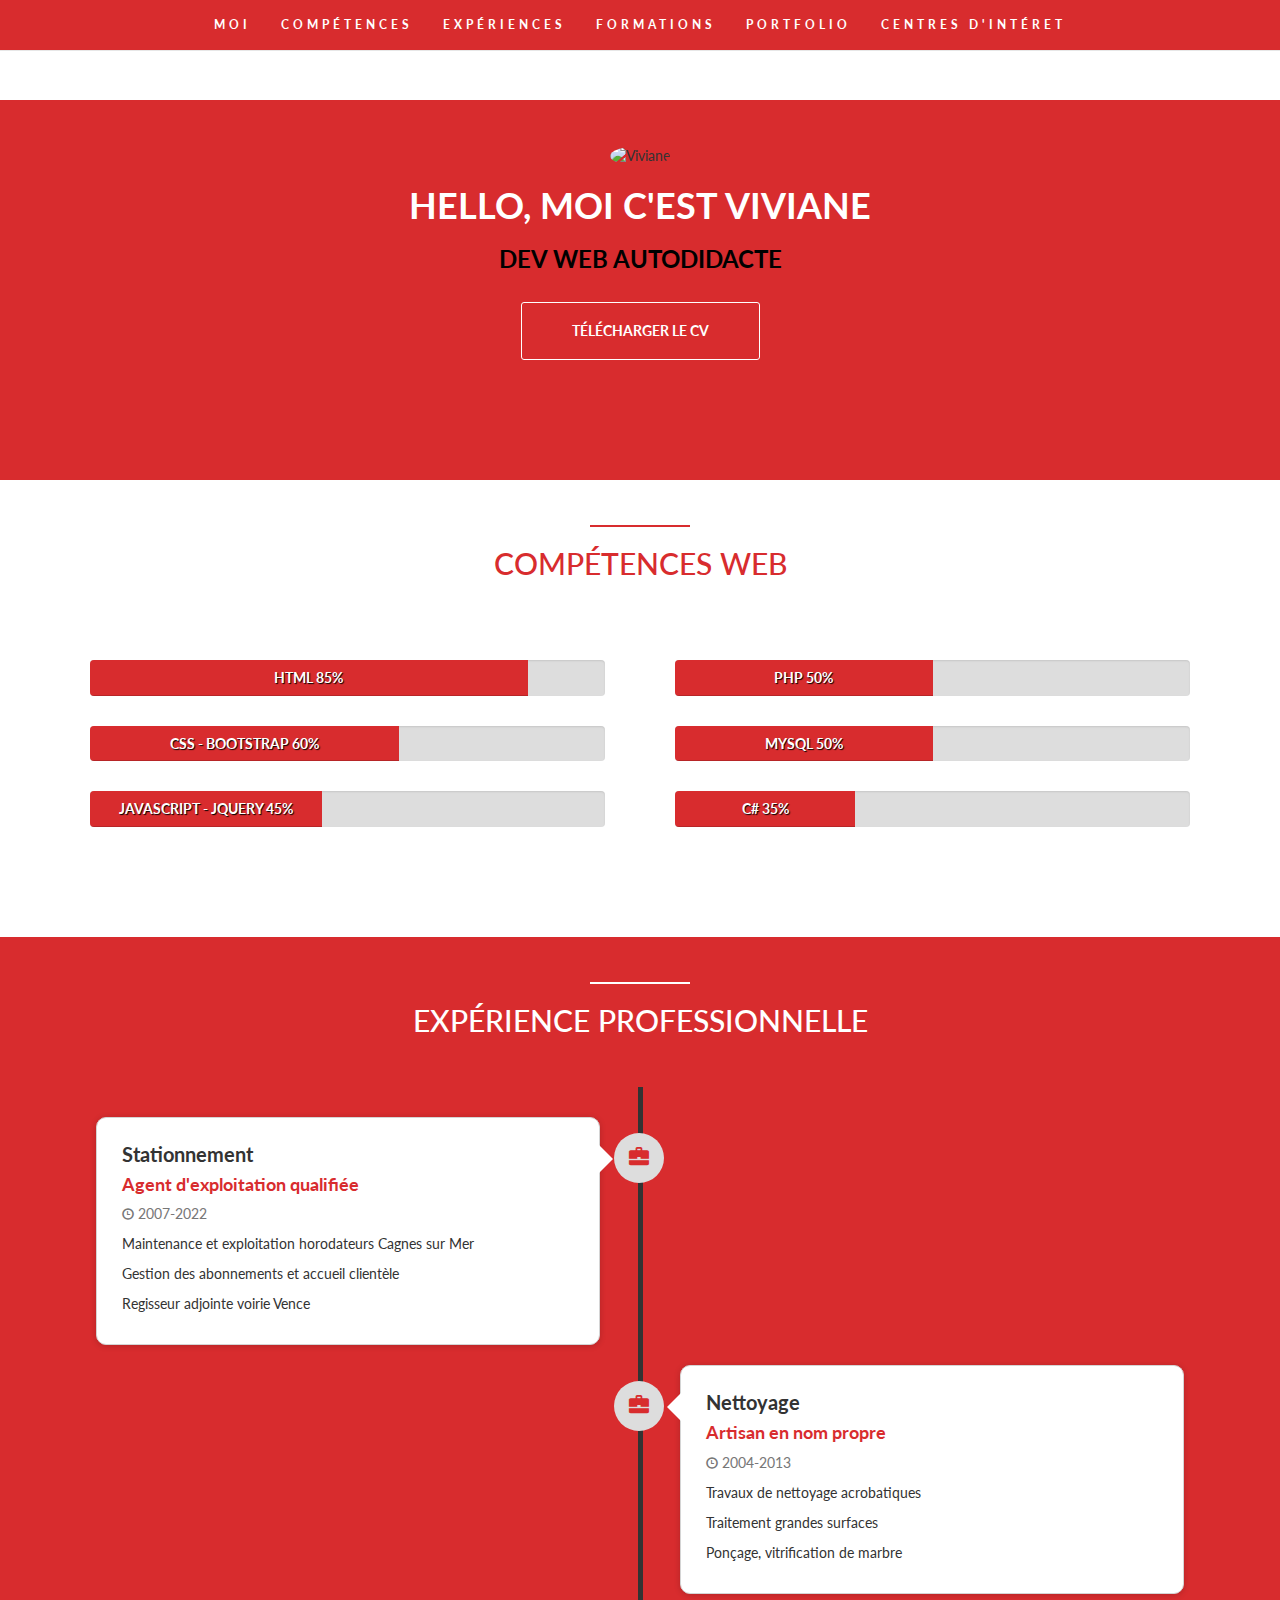
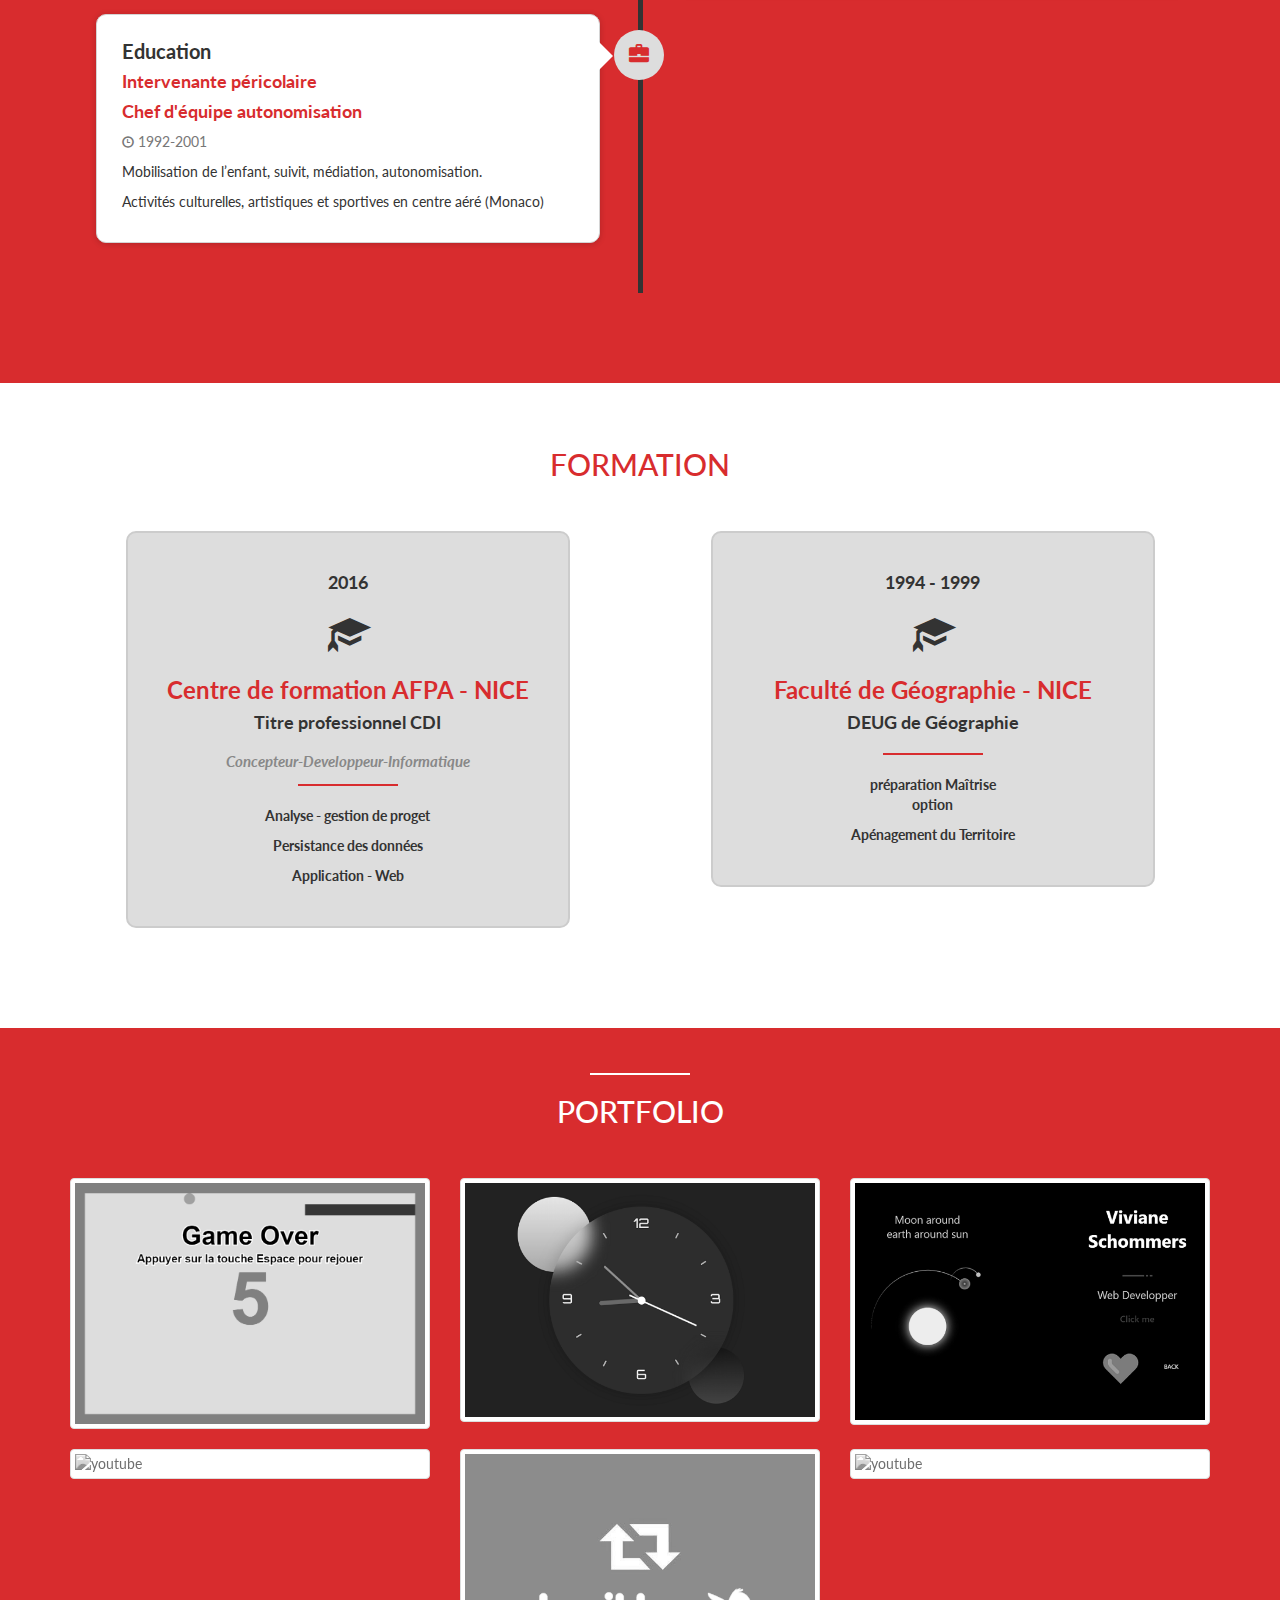
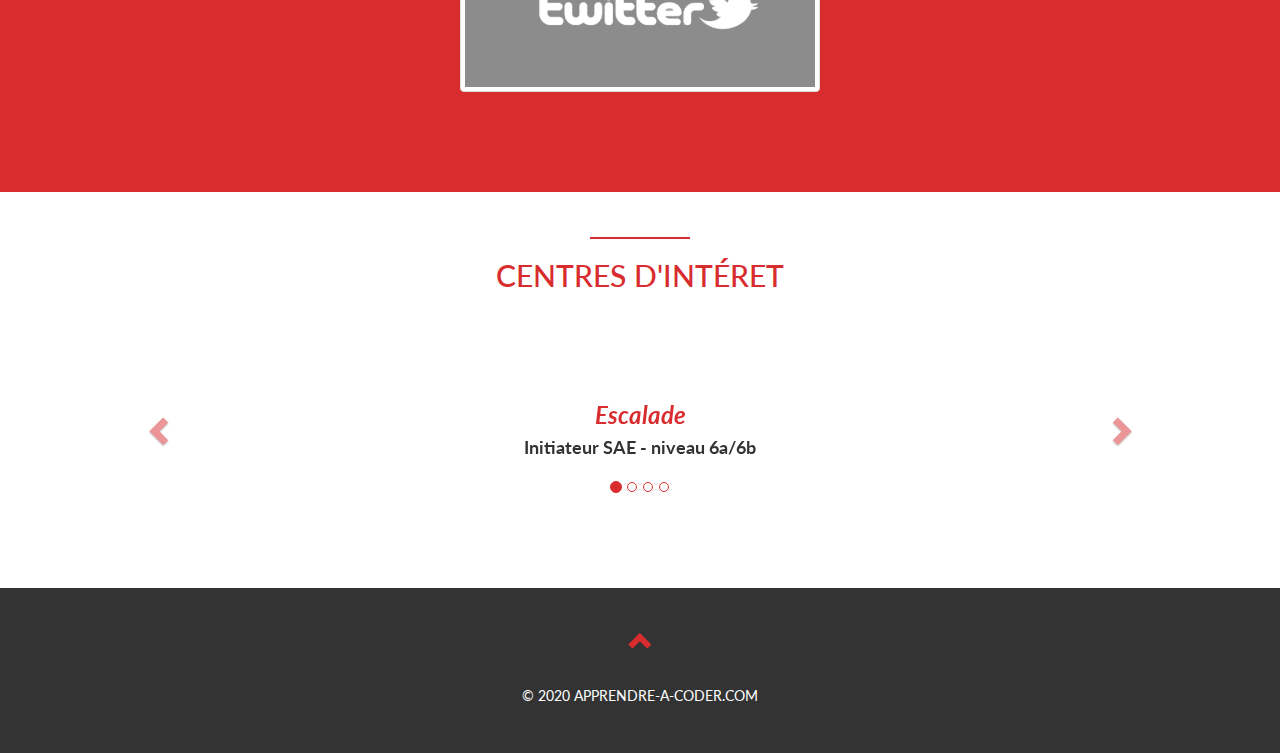
==== index.html @ b3b06a77 "Update index.html" ====
<!DOCTYPE html>
<html>

<head>
	<meta charset="utf-8">
	<title>CV Viviane</title>
	<meta name="viewport" content="width=device-width, initial-scale=1">

	<!--fichiers CDN de jQuery et Bootstrap (css & js) ; fichier de la police de caractère-->
	<script src="https://ajax.googleapis.com/ajax/libs/jquery/3.5.1/jquery.min.js"></script>

	<!-- Compiled and minified CSS -->
	<link rel="stylesheet" href="https://maxcdn.bootstrapcdn.com/bootstrap/3.3.7/css/bootstrap.min.css">

	<!-- Compiled and minified JavaScript -->
	<script src="https://maxcdn.bootstrapcdn.com/bootstrap/3.3.7/js/bootstrap.min.js"></script>

	<!-- font family -->
	<link href='http://fonts.googleapis.com/css?family=Lato' rel='stylesheet' type='text/css'>

	<!--lien vers les fichiers css et javascript-->
	<link rel="stylesheet" href="css/style.css">
	<script type="text/javascript" src="js/script.js"></script>
</head>

<!------------------------------------------------------------------------------------->

<body data-spy="scroll" data-target=".navbar" data-offset="60"><!-- menu/section -->

	<!--- le menu ------------------------------------------------------------------>

	<nav class="navbar navbar-default navbar-fixed-top">
		<div class="container">
			<div class="navbar-header">
				<button type="button" class="navbar-toggle" data-toggle="collapse" data-target="#myNavbar">
					<span class="icon-bar"></span>
					<span class="icon-bar"></span>
					<span class="icon-bar"></span>
				</button>
			</div>
			<div class="collapse navbar-collapse" id="myNavbar">
				<ul class="nav navbar-nav">
					<li><a href="#about">Moi</a></li>
					<li><a href="#skills">Compétences</a></li>
					<li><a href="#experience">Expériences</a></li>
					<li><a href="#education">Formations</a></li>
					<li><a href="#portfolio">Portfolio</a></li>
					<li><a href="#loisirs">Centres d'intéret</a></li>
				</ul>
			</div>
		</div>
	</nav>

	<!--- En-tête photo + titre  --------------------------------------------------->

	<section class="container-fluid" id="about">
		<div class="col-xs-8 col-md-4 profile-picture">
			<img src="image/me3.png" alt="Viviane" class="img-circle">
		</div>
		<div class="heading">
			<h1>Hello, moi c'est Viviane</h1>
			<h3>Dev web autodidacte </h3>
			<a href="docs/CV_Développeur_web.pdf" target="blank" class="button1">Télécharger le CV</a>
		</div>
	</section>

	<!--- section des compétences : des barres de progressions sur 2 colonnes ------>

	<section id="skills">
		<div class="red-divider"></div><!--petite ligne rouge-->
		<div class="heading">
			<h2>Compétences web</h2>
		</div>
		<div class="container">
			<div class="row">
				<!-- 1ère colonne -->
				<div class="col-md-6">
					<div class="progress">
						<div class="progress-bar" role="progressbar" aria-valuenow="85" aria-valuemin="0" aria-valuemax="100"
							style="width:85%">
							<h5>HTML 85%</h5>
						</div>
					</div>
					<div class="progress">
						<div class="progress-bar" role="progressbar" aria-valuenow="60" aria-valuemin="0" aria-valuemax="100"
							style="width:60%">
							<h5>CSS - BOOTSTRAP 60%</h5>
						</div>
					</div>
					<div class="progress">
						<div class="progress-bar" role="progressbar" aria-valuenow="30" aria-valuemin="0" aria-valuemax="100"
							style="width:45%">
							<h5>JAVASCRIPT - JQUERY 45%</h5>
						</div>
					</div>
				</div>

				<!-- 2ème colonne -->
				<div class="col-md-6">
					<div class="progress">
						<div class="progress-bar" role="progressbar" aria-valuenow="60" aria-valuemin="0" aria-valuemax="100"
							style="width:50%">
							<h5>PHP 50%</h5>
						</div>
					</div>
					<div class="progress">
						<div class="progress-bar" role="progressbar" aria-valuenow="70" aria-valuemin="0" aria-valuemax="100"
							style="width:50%">
							<h5>MYSQL 50%</h5>
						</div>
					</div>
					<div class="progress">
						<div class="progress-bar" role="progressbar" aria-valuenow="5" aria-valuemin="0" aria-valuemax="100"
							style="width:35%">
							<h5>C# 35%</h5>
						</div>
					</div>
				</div>
			</div>
		</div>
	</section>

	<!--- section expérience professionnelle  --------------------------------------->

	<section id="experience">
		<div class="container">
			<div class="white-divider"></div><!--petite ligne blanche-->
			<div class="heading">
				<h2>Expérience Professionnelle</h2>
			</div>
			<ul class="timeline">
				<li><!-- panel stationnement -->
					<div class="timeline-badge"><span class="glyphicon glyphicon-briefcase"></span></div>
					<div class="timeline-panel-container">
						<div class="timeline-panel">
							<div class="timeline-heading">
								<h3>Stationnement</h3>
								<h4>Agent d'exploitation qualifiée</h4>
								<p class="text-muted"><small class="glyphicon glyphicon-time"></small> 2007-2022</p>
							</div>
							<div class="timeline-body">
								<p>Maintenance et exploitation horodateurs Cagnes sur Mer</p>
								<p>Gestion des abonnements et accueil clientèle</p>
								<p>Regisseur adjointe voirie Vence</p>
							</div>
						</div>
					</div>
				</li>
				<li><!-- panel nettoyage -->
					<div class="timeline-badge"><span class="glyphicon glyphicon-briefcase"></span></div>
					<div class="timeline-panel-container-inverted">
						<div class="timeline-panel">
							<div class="timeline-heading">
								<h3>Nettoyage</h3>
								<h4>Artisan en nom propre</h4>
								<p class="text-muted"><small class="glyphicon glyphicon-time"></small> 2004-2013</p>
							</div>
							<div class="timeline-body">
								<p>Travaux de nettoyage acrobatiques</p>
								<p>Traitement grandes surfaces</p>
								<p>Ponçage, vitrification de marbre</p>
							</div>
						</div>
					</div>
				</li>
				<li><!-- panel éducation -->
					<div class="timeline-badge"><span class="glyphicon glyphicon-briefcase"></span></div>
					<div class="timeline-panel-container">
						<div class="timeline-panel">
							<div class="timeline-heading">
								<h3>Education</h3>
								<h4>Intervenante péricolaire</h4>
								<h4>Chef d'équipe autonomisation</h4>
								<p class="text-muted"><small class="glyphicon glyphicon-time"></small> 1992-2001</p>
							</div>
							<div class="timeline-body">
								<p>Mobilisation de l’enfant, suivit, médiation, autonomisation.</p>
								<p>Activités culturelles, artistiques et sportives en centre aéré (Monaco)</p>
							</div>
						</div>
					</div>
				</li>
			</ul>
		</div>
	</section>

	<!--- section formation  ------------------------------------------------------->

	<section id="education">
		<div class="container">
			<div class="heading">
				<h2>Formation</h2>
			</div>
			<div class="row">
				<!-- bloc afpa -->
				<div class="col-sm-6">
					<div class="education-bloc">
						<h4>2016</h4>
						<span class="glyphicon glyphicon-education"></span>
						<h3>Centre de formation AFPA - NICE</h3>
						<h4>Titre professionnel CDI <br />
							<h5><i>Concepteur-Developpeur-Informatique</i></h5>
						</h4>
						<div class="red-divider"></div>
						<p>Analyse - gestion de proget</p>
						<p>Persistance des données</p>
						<p>Application - Web</p>
					</div>
				</div>
				<!-- bloc fac -->
				<div class="col-sm-6">
					<div class="education-bloc">
						<h4>1994 - 1999</h4>
						<span class="glyphicon glyphicon-education"></span>
						<h3>Faculté de Géographie - NICE</h3>
						<h4>DEUG de Géographie</h4>
						<div class="red-divider"></div>
						<p>préparation Maîtrise<br />option</p>
						<p>Apénagement du Territoire</p>
					</div>
				</div>
			</div>
		</div>
	</section>


	<!--- section portfolio  ------------------------------------------------------->

	<section id="portfolio">
		<div class="container">

			<div class="white-divider"></div>
			<div class="heading">
				<h2>Portfolio</h2>
			</div>

			<div class="row"> <!--première ligne-->
				<div class="col-sm-4"><!--colonne 1-->
					<a class="thumbnail" href="./projects/snakeGame/snake.html" target="blank">
						<img src="./image/snakeGame.png" alt="snake game image"></a>
				</div>
				<div class="col-sm-4"><!--colonne 2-->
					<a class="thumbnail" href="./projects/analogClock/clock.html" target="blank">
						<img src="image/analogClock.png" alt="clock project image"></a>
				</div>
				<div class="col-sm-4"><!--colonne 3-->
					<a class="thumbnail" href="./projects/earthAndHart/index.html" target="blank">
						<img src="image/earth.png" alt="projet de la terre qui tourne autours du soleil"></a>
				</div>
			</div>

			<div class="row"><!--deuxième ligne-->
				<div class="col-sm-4"><!--colonne 1-->
					<a class="thumbnail" href="http://www.youtube.com" target="blank">
						<img src="image/youtube.png" alt="youtube"></a>
				</div>
				<div class="col-sm-4"><!--colonne 2-->
					<a class="thumbnail" href="http://www.twitter.com" target="blank">
						<img src="image/tweeter_retweet.png" alt="twitter retweet"></a>
				</div>
				<div class="col-sm-4"><!--colonne 1-->
					<a class="thumbnail" href="http://www.youtube.com" target="blank">
						<img src="image/youtube.png" alt="youtube"></a>
				</div>
			</div>
		</div>
	</section>

	<!--- section centres d'interet  ---------------------------------------------->

	<section id="loisirs">
		<div class="container">
			<div class="red-divider"></div>
			<div class="heading">
				<h2>Centres d'intéret</h2>
			</div>
			<div id="myCarousel" class="carousel slide text-center" data-ride="carousel">
				<ol class="carousel-indicators">
					<li data-target="myCarousel" data-slide-to="0" class="active"></li>
					<li data-target="myCarousel" data-slide-to="1"></li>
					<li data-target="myCarousel" data-slide-to="2"></li>
					<li data-target="myCarousel" data-slide-to="3"></li>
				</ol>
				<div class="carousel-inner" role="listbox">
					<div class="item active">
						<h3>Escalade</h3>
						<h4>Initiateur SAE - niveau 6a/6b</h4>
					</div>
					<div class="item">
						<h3>Moto</h3>
						<h4>Circuit du Lus avec l'association Tortue Team</h4>
					</div>
					<div class="item">
						<h3>arts graphiques</h3>
						<h4>Dessin, peinture, illustration sur tablette</h4>
					</div>
					<div class="item">
						<h3>Musique</h3>
						<h4>Batterie, djembé</h4>
					</div>
				</div>
				<a class="left carousel-control" href="#myCarousel" data-slide="prev" role="button">
					<span class="glyphicon glyphicon-chevron-left"></span>
				</a>
				<a class="right carousel-control" href="#myCarousel" data-slide="next" role="button">
					<span class="glyphicon glyphicon-chevron-right"></span>
				</a>
			</div>
		</div>
	</section>

	<!--- section centres d'interet  ---------------------------------------------->

	<footer class="text-center">
		<a href="#about"><span class="glyphicon glyphicon-chevron-up"></span></a>
		<h5>© 2020 APPRENDRE-A-CODER.COM</h5>
	</footer>

</body>

</html>
---- css/style.css ----
/* GENERAL */

body{
    font-family: 'Lato', sans-serif;
}
h1,h1,h3,h4,h5,h6{
    font-weight: bold;
}
img{
    max-width: 100%;
    height: auto;
}
section{
    padding: 45px 0 80px 0;
}
section .heading{
    text-align: center;
    padding-bottom: 40px;
}
section .heading{
    text-transform: uppercase;
}
.red-divider{
    width: 100px;
    height: 2px;
    background: #d82c2e;
    margin: 0 auto;
}
.white-divider{
    width: 100px;
    height: 2px;
    background: #fff;
    margin: 0 auto;
}
ul, li{
    list-style: none;
}


/* MENU */

.navbar{
    background: #d82c2e;
    font-size: 12px;
    letter-spacing: 4px;
    text-transform: uppercase;
    font-weight: bold;
}
 .navbar .navbar-nav{
   display: inline-block;
    float: none;
    vertical-align: top;
}
.navbar .navbar-collapse{
    text-align: center;
}
.navbar li a{
    color: #fff !important;/*!important => donne la priorité au css*/
}
.navbar-nav li a:hover, .navbar-nav li:active a{
    color: #d82c2e !important;
    background-color: #fff !important;
}
.navbar-defalt .navbar-toggle{
    border-style: none;
}
.icon-bar{
    background-color: #fff;
}


/* ABOUT */

#about{
    margin-top: 100px;
    background: #d82c2e;
}
.profile-picture{
    text-align: center;
    margin: 0 auto;
    float: none;
}
#about .heading h1{
    color: #fff;
    text-transform: uppercase;
}
#about .heading h3{
    color: #000;
}
.heading a {
    text-decoration: none;
    color: #ffffff;
}
.button1{
    font-weight: bold;
    text-transform: uppercase;
    color: #fff;
    border: 1px solid white;
    display: inline-block;
    margin-top: 20px;
    padding: 18px 50px;
    border-radius: 3px;
    transition: all 0.3s ease-in 0s;
}
.button1:hover{
    background: #fff;
    color: #d82c2e;
    text-decoration: none;
}

/* SKILLS - COMPETENCES */

#skills{
    background: #fff;
}
#skills .heading h2{
    color: #d82c2e;
}
#skills .progress{
    height: 100%;
    margin: 30px 20px;
    background: #ddd;
}
#skills .progress-bar{
    background: #d82c2e;
}
#skills .progress h5{
    text-shadow: 1px 1px 1px #000;
}

/* EXPERIENCE */

#experience{
    background: #d82c2e;
}
#experience .heading h2{
color: #fff;
}
.timeline{
    padding: 30px 10px;
    position: relative;
}

/* ligne du milieu */
.timeline:before{
    position: absolute;
    width: 5px;
    background: #333;
    top: 0;
    bottom: 0;
    left: 50%;
    margin-left: -2.5px;
    content: " ";
    /*height: 100%;*/
}
.timeline > li{
    margin-bottom: 20px;
    position: relative;
}

/* ??? */
.timeline > li:after{
    clear: both;
}

/* ??? */
.timeline > li:before, .timeline > li:after{
    content: " ";
    display: table;
}

/* mise en forme du glyphicon */
.timeline li .timeline-badge{
    color: #d82c2e;
    width: 50px;
    line-height: 50px;
    font-size: 20px;
    text-align: center;
    position: absolute;
    top: 16px;
    left: 50%;
    margin-left: -26px;
    background-color: #ddd;
    border-radius: 50%;
}

/* taille des panels */
.timeline-panel-container{
    width: 50%;
    float: left;
}
.timeline-panel-container-inverted{
    width: 50%;
    float: right;
}

/* mise en forme des panels */
.timeline-panel{
    width: 90%;
    float: right;
    margin-right: 40px;
    border: 1px solid #d4d4d4;
    border-radius: 10px;
    padding: 20px 25px;
    position: relative;
    box-shadow: 0 1px 6px rgba(0,0,0,0.175);
    background: #fff;
}

/* passage du panel à droite de la ligne */
.timeline-panel-container-inverted .timeline-panel{
    float: left;
    margin-left: 40px;
}

/* triangle côté droit */
.timeline-panel:after{
    position: absolute;
    top: 27px;
    right: -14px;
    display: inline-block;
    border-top: 14px solid transparent;
    border-left: 14px solid #fff;
    border-right: 0 solid #fff;
    border-bottom: 14px solid transparent;
    content: " ";
}   

/* triangle côté gauche */
.timeline-panel-container-inverted .timeline-panel:after{
    border-left-width: 0;
    border-right-width: 14px;
    left: -14px;
    right: auto;
}
.timeline-heading h3{
    margin-top: 5px;
    font-size: 20px; 
}
.timeline-heading h4{
    color: #d82c2e;
}

/* EDUCATION */
    
#education{
    background: #fff;
}
#education .heading h2{
    color: #d82c2e;
}
 .education-bloc{
     width: 80%;
     margin: 0 auto;
     text-align: center;
     padding: 30px;
     background: #ddd;
     border-radius: 10px;
     border: 2px solid #ccc;
     margin-bottom: 20px;
 }
 .education-bloc h5{
     color: #888;
     font-size: 15px;
     margin-bottom: 15px;
 } 
 .education-bloc .glyphicon{
     font-size: 40px;
 }
 .education-bloc h3{
     color: #d82c2e;
 }   
 .education-bloc h4{
    margin-bottom: 20px;
 }
.education-bloc p{
    font-weight: bold;
}
.education-bloc .red-divider{
    margin-bottom: 20px;
}


/* PORTFOLIO */

#portfolio{
    background: #d82c2e;
}
#portfolio .heading h2{
    color: #fff;
}
#portfolio .thumbnail img{
    width: 100%;
    height: 100%;
    filter: grayscale(100%);
    -webkit-filter: grayscale(100%);
}
#portfolio .thumbnail img:hover{
    filter: none;
    -webkit-filter: none;
}


/* CENTRE D'INTERET */
#loisirs{
    background: #fff;
}
#loisirs .heading{
    color: #d82c2e;
}
.carousel-control.left, .carousel-control.right{
    background-image: none;
    color: #d82c2e;
}
.carousel-indicators{
    bottom: 0px;
}
.carousel-indicators li{
    border-color: #d82c2e;
}
.carousel-indicators li.active{
    background-color: #d82c2e;
}
#myCarousel .item{
    padding: 40px 30px;
}
#myCarousel .item h3{
    color: #d82c2e;
    font-style: italic;
}


/* FOOTER */

footer{
    background: #333;
    padding: 20px 0 40px;
}
footer .glyphicon{
    font-size: 25px;
    margin: 20px;
    color: #d82c2e;
    height: 30px;
}
footer .glyphicon:hover{
    font-size: 27px;
}
footer h5{
    color: #fff;
    font-weight: normal;
}
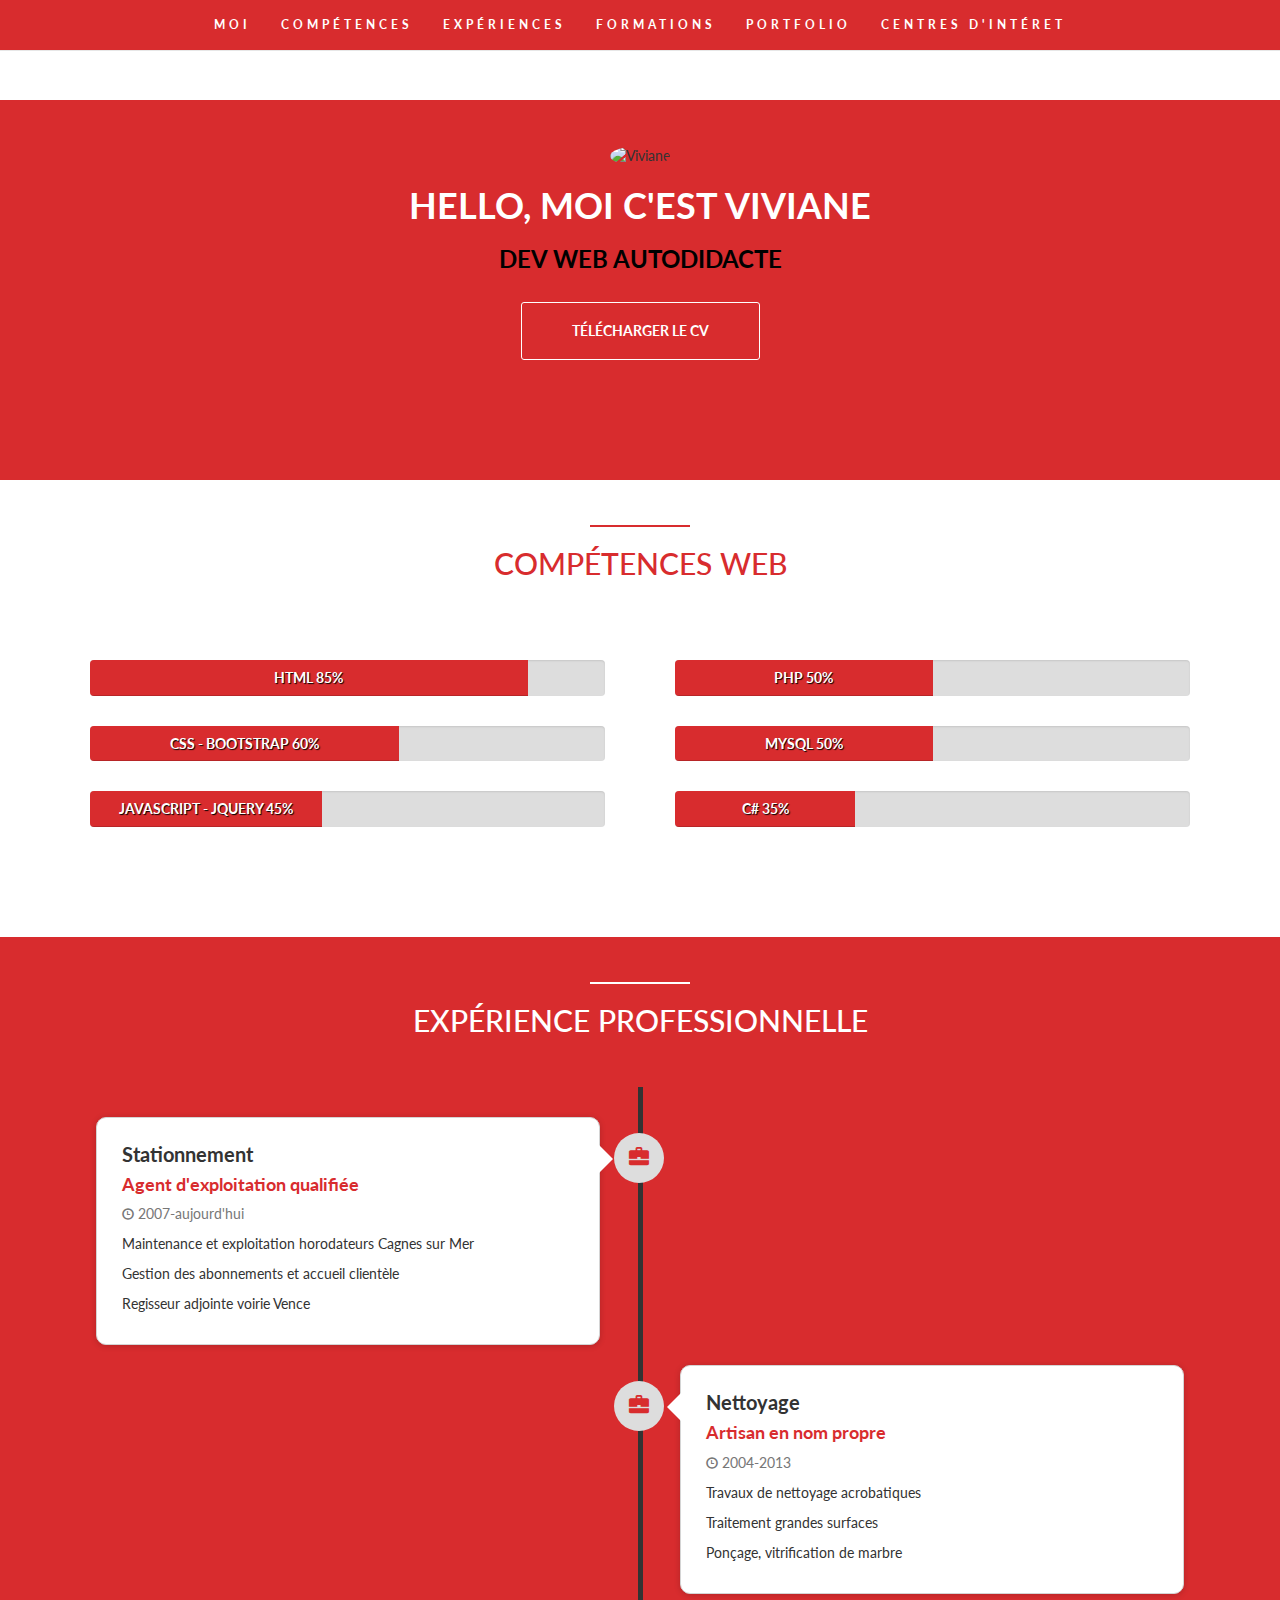
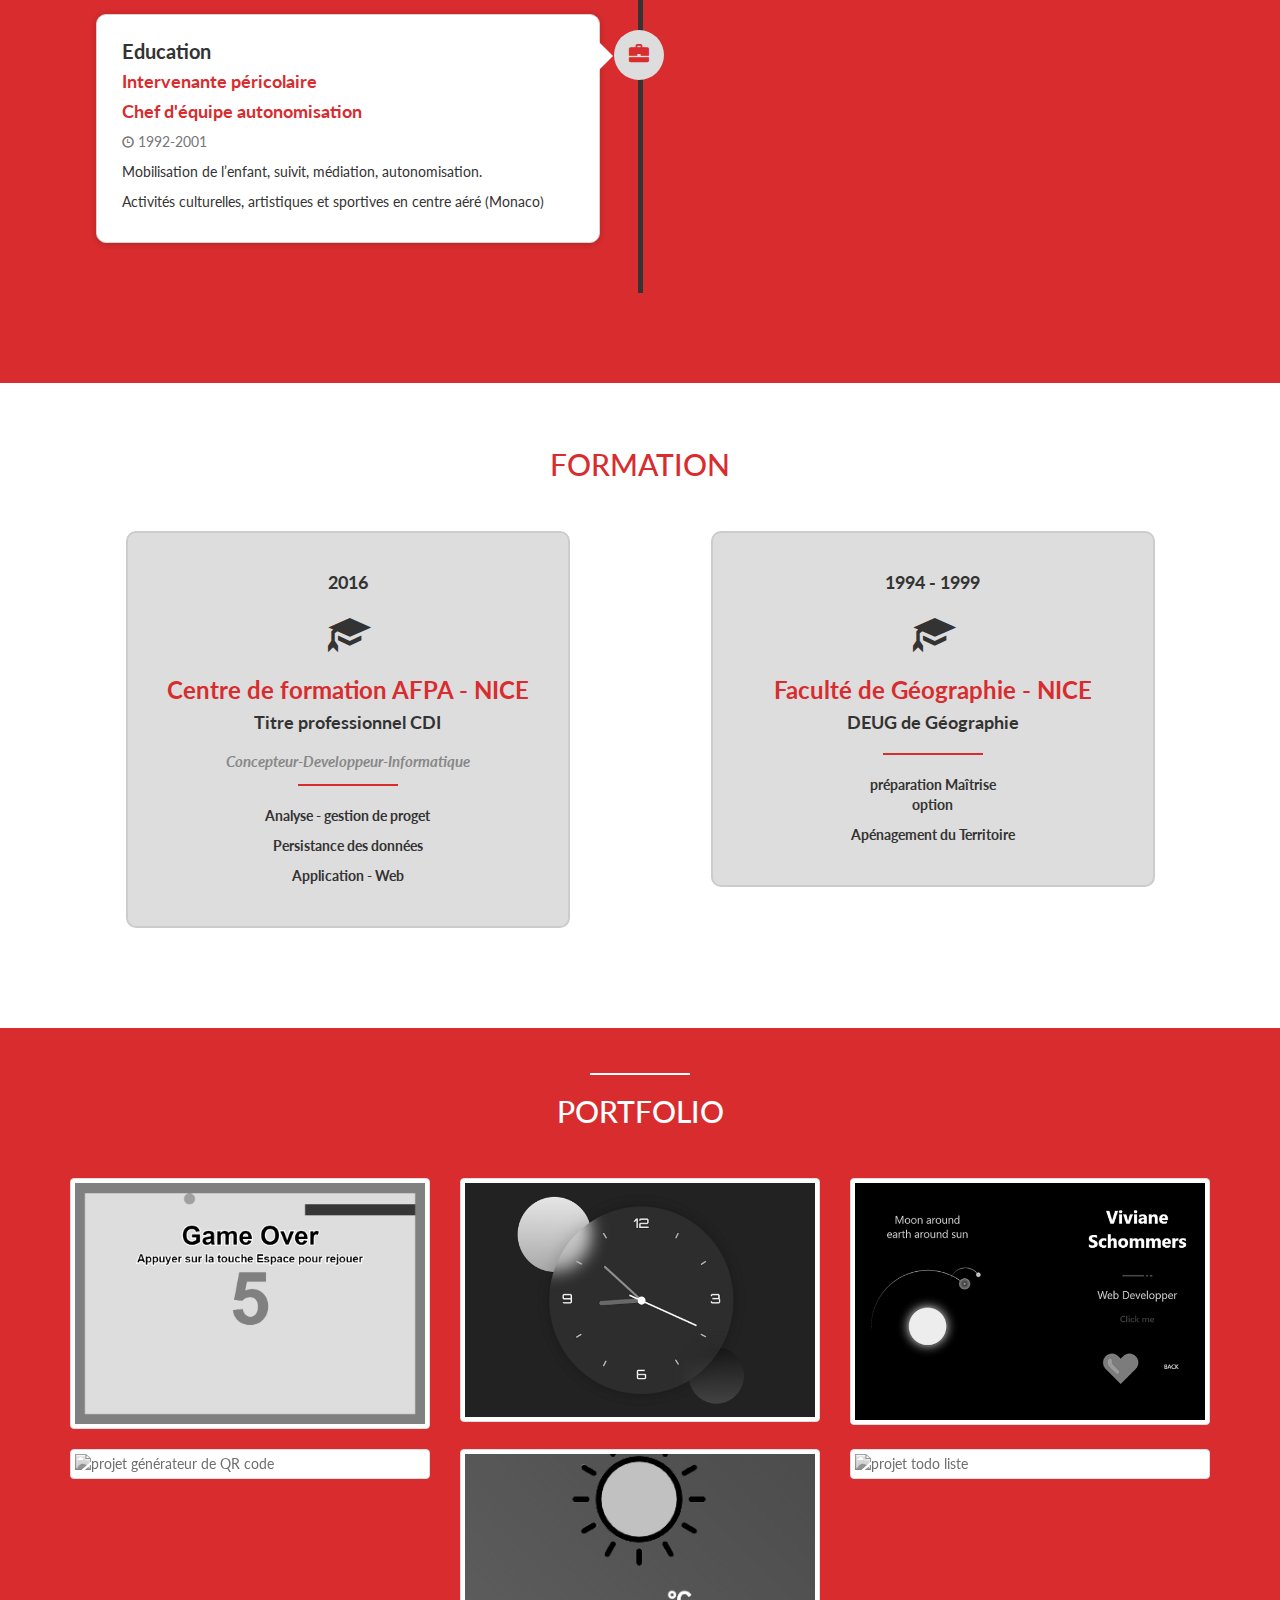
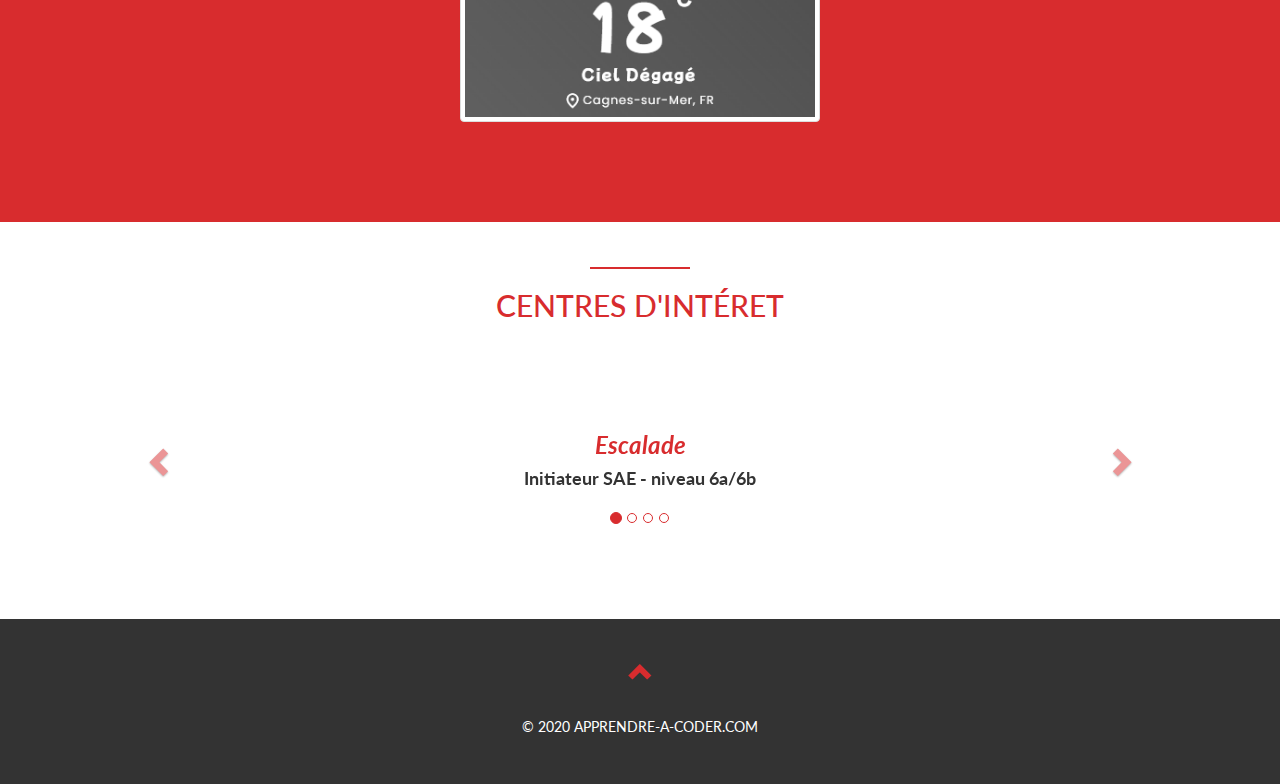
==== commit 68d2ed08: "update <img alt>" ====
--- a/index.html
+++ b/index.html
@@ -6,7 +6,7 @@
 	<title>CV Viviane</title>
 	<meta name="viewport" content="width=device-width, initial-scale=1">
 
-	<!--fichiers CDN de jQuery et Bootstrap (css & js) ; fichier de la police de caractère-->
+	<!-- fichiers CDN de jQuery et Bootstrap (css & js) ; fichier de la police de caractère-->
 	<script src="https://ajax.googleapis.com/ajax/libs/jquery/3.5.1/jquery.min.js"></script>
 
 	<!-- Compiled and minified CSS -->
@@ -60,7 +60,7 @@
 		<div class="heading">
 			<h1>Hello, moi c'est Viviane</h1>
 			<h3>Dev web autodidacte </h3>
-			<a href="docs/CV_Développeur_web.pdf" target="blank" class="button1">Télécharger le CV</a>
+			<a href="docs/CV_Développeur-web.pdf" target="blank" class="button1">Télécharger le CV</a>
 		</div>
 	</section>
 
@@ -136,7 +136,7 @@
 							<div class="timeline-heading">
 								<h3>Stationnement</h3>
 								<h4>Agent d'exploitation qualifiée</h4>
-								<p class="text-muted"><small class="glyphicon glyphicon-time"></small> 2007-2022</p>
+								<p class="text-muted"><small class="glyphicon glyphicon-time"></small> 2007-aujourd'hui</p>
 							</div>
 							<div class="timeline-body">
 								<p>Maintenance et exploitation horodateurs Cagnes sur Mer</p>
@@ -237,30 +237,30 @@
 			<div class="row"> <!--première ligne-->
 				<div class="col-sm-4"><!--colonne 1-->
 					<a class="thumbnail" href="./projects/snakeGame/snake.html" target="blank">
-						<img src="./image/snakeGame.png" alt="snake game image"></a>
+						<img src="image/snakeGame.png" alt="snake game image"></a>
 				</div>
 				<div class="col-sm-4"><!--colonne 2-->
-					<a class="thumbnail" href="./projects/analogClock/clock.html" target="blank">
+					<a class="thumbnail" href="./projects/analogClock/analogClock.html" target="blank">
 						<img src="image/analogClock.png" alt="clock project image"></a>
 				</div>
 				<div class="col-sm-4"><!--colonne 3-->
-					<a class="thumbnail" href="./projects/earthAndHart/index.html" target="blank">
+					<a class="thumbnail" href="./projects/earthAndHart/earthHart.html" target="blank">
 						<img src="image/earth.png" alt="projet de la terre qui tourne autours du soleil"></a>
 				</div>
 			</div>
 
 			<div class="row"><!--deuxième ligne-->
 				<div class="col-sm-4"><!--colonne 1-->
-					<a class="thumbnail" href="http://www.youtube.com" target="blank">
-						<img src="image/youtube.png" alt="youtube"></a>
+					<a class="thumbnail" href="./projects/QRCode-generator/QRCode.html" target="blank">
+						<img src="image/QRCode.PNG" alt="projet générateur de QR code"></a>
 				</div>
 				<div class="col-sm-4"><!--colonne 2-->
-					<a class="thumbnail" href="http://www.twitter.com" target="blank">
-						<img src="image/tweeter_retweet.png" alt="twitter retweet"></a>
+					<a class="thumbnail" href="./projects/firstWeatherApp/weatherApp.html" target="blank">
+						<img src="image/weatherApp.png" alt="projet application météo"></a>
 				</div>
 				<div class="col-sm-4"><!--colonne 1-->
-					<a class="thumbnail" href="http://www.youtube.com" target="blank">
-						<img src="image/youtube.png" alt="youtube"></a>
+					<a class="thumbnail" href="./projects/todoList/todo.html" target="blank">
+						<img src="image/todo.PNG" alt="projet todo liste"></a>
 				</div>
 			</div>
 		</div>
@@ -318,4 +318,4 @@
 
 </body>
 
-</html>
+</html>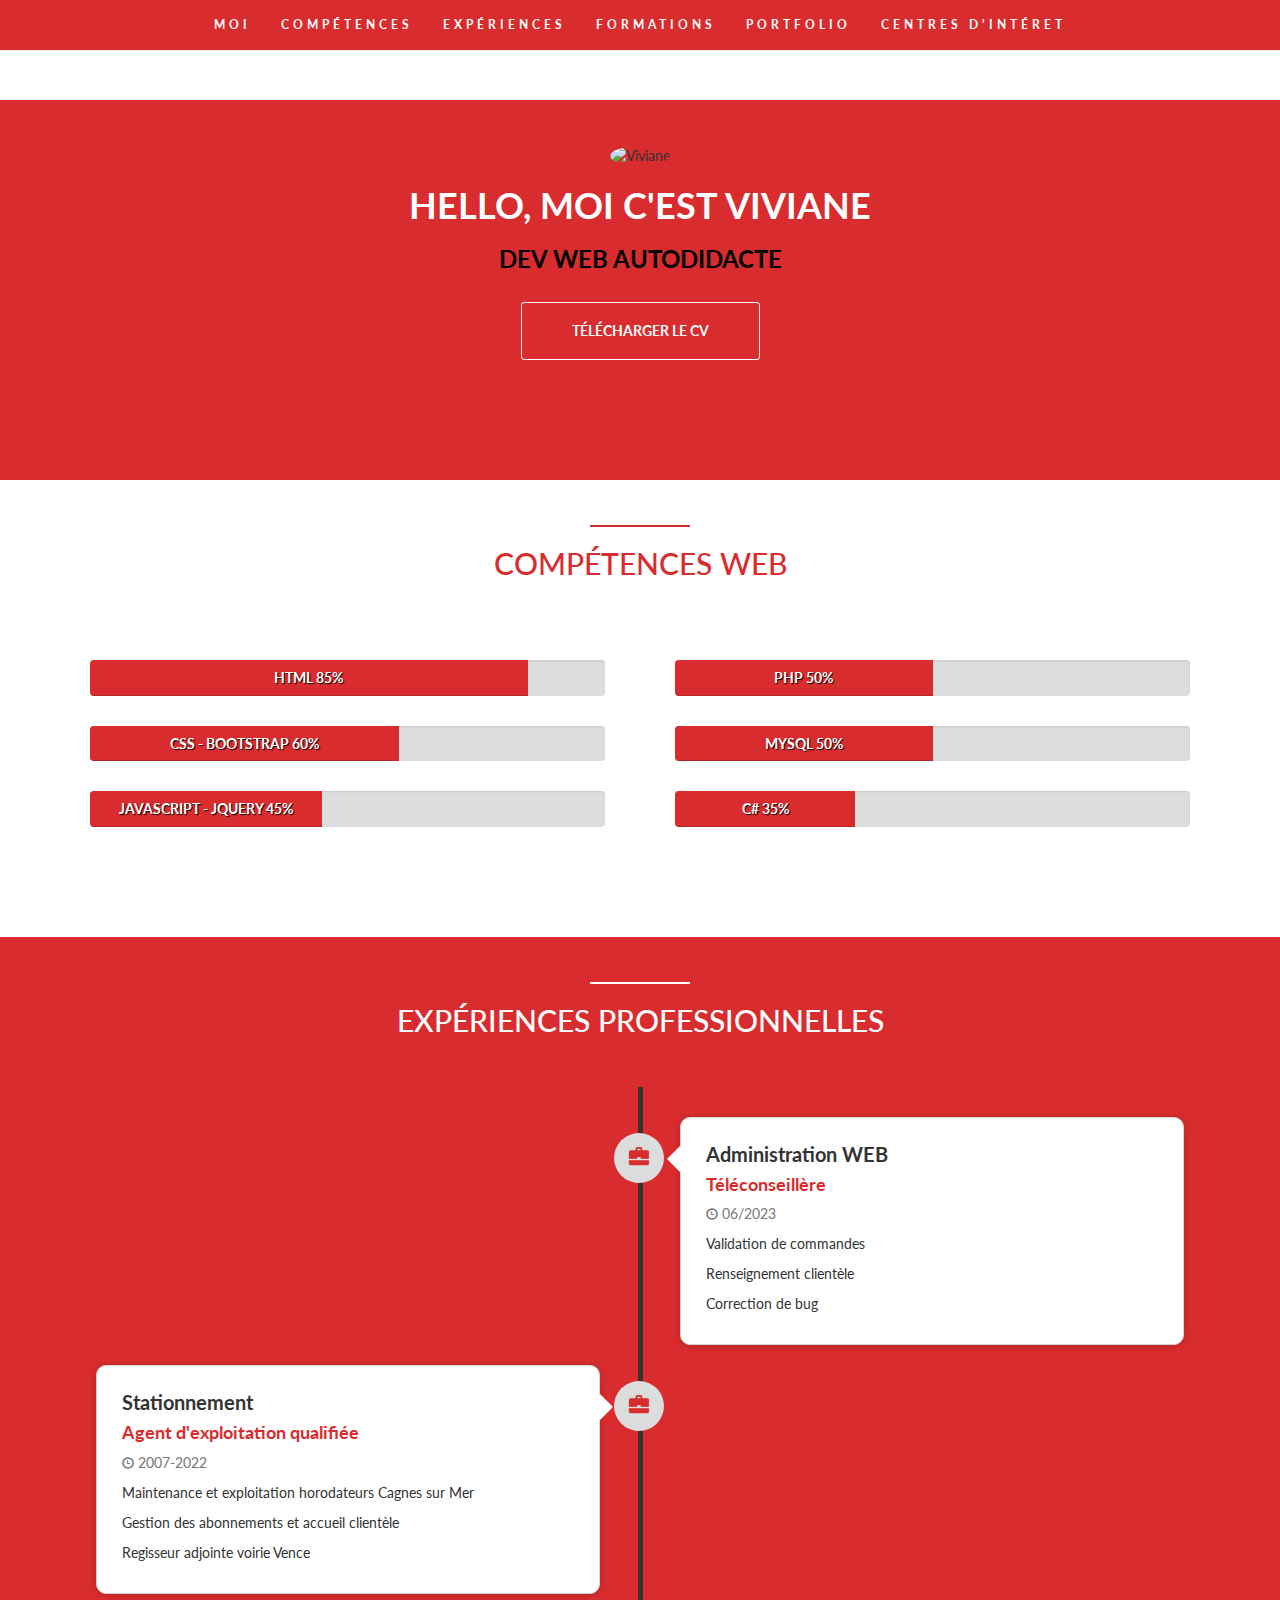
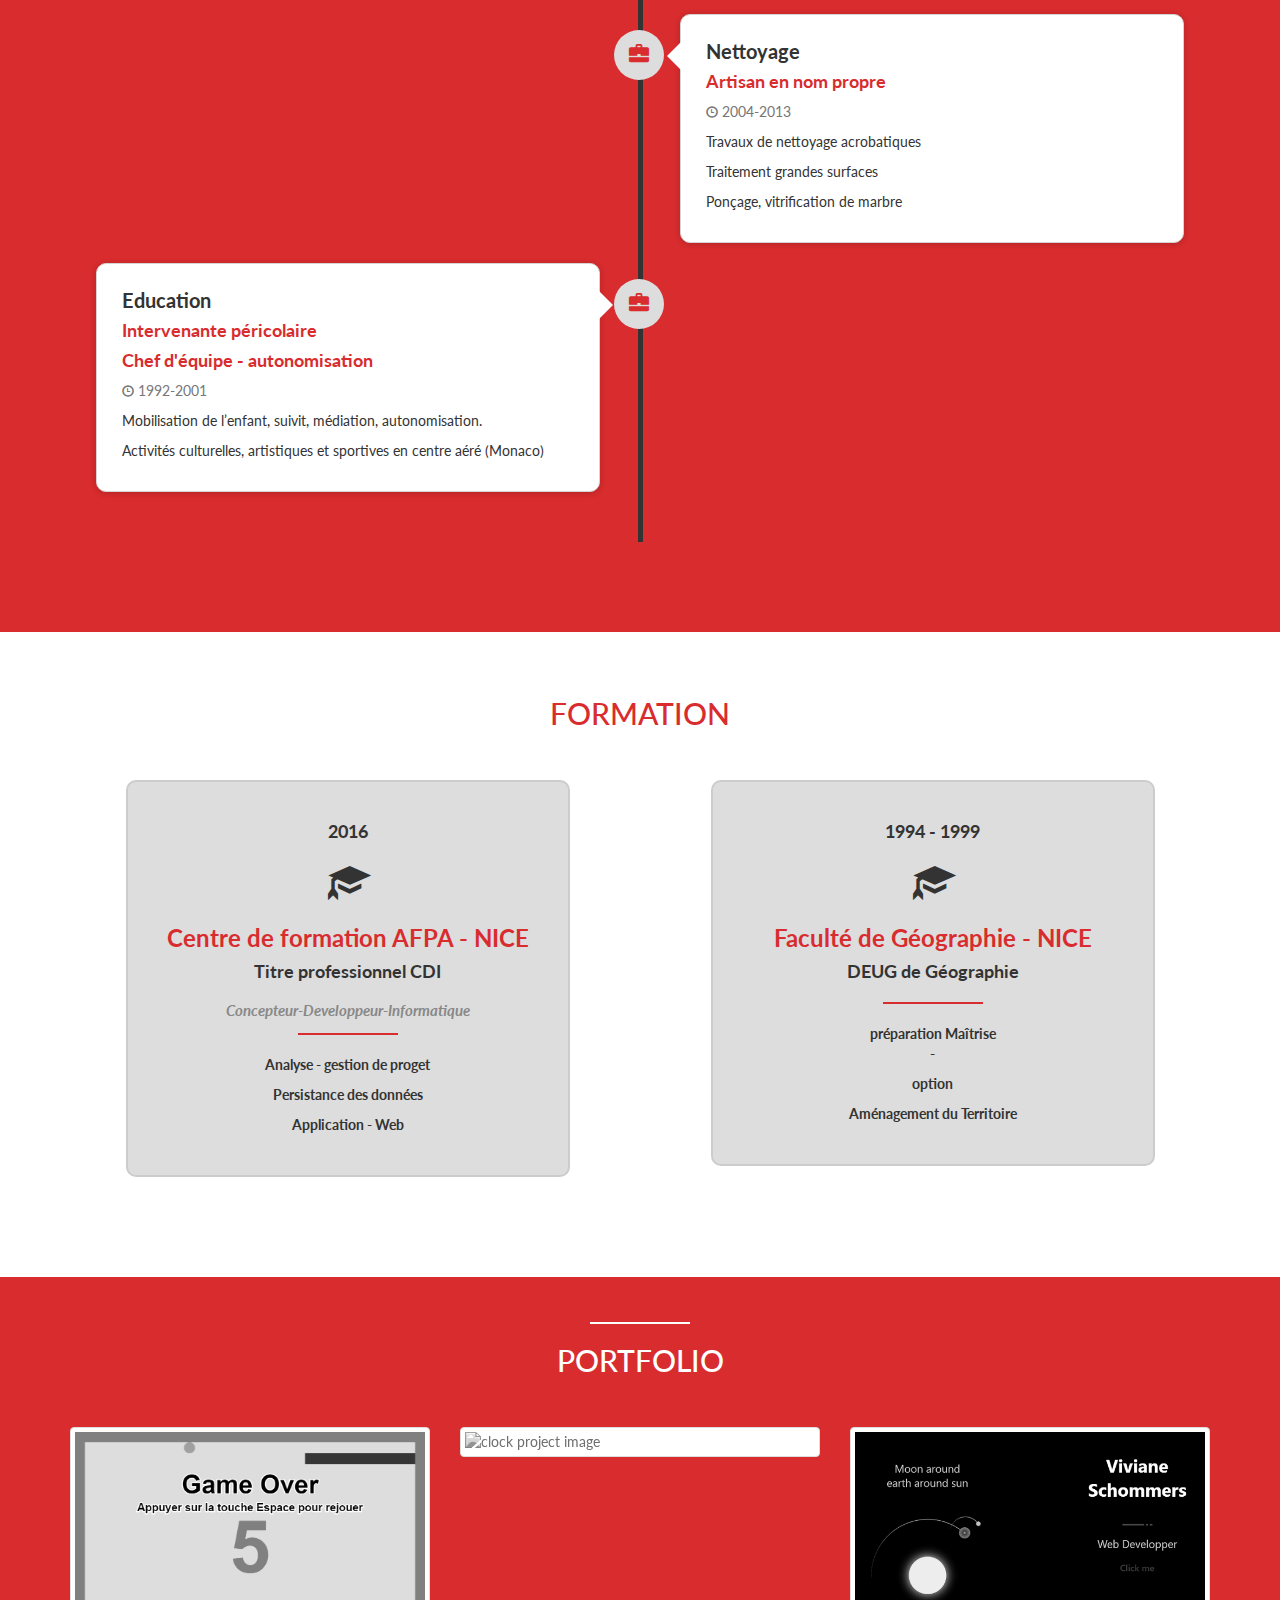
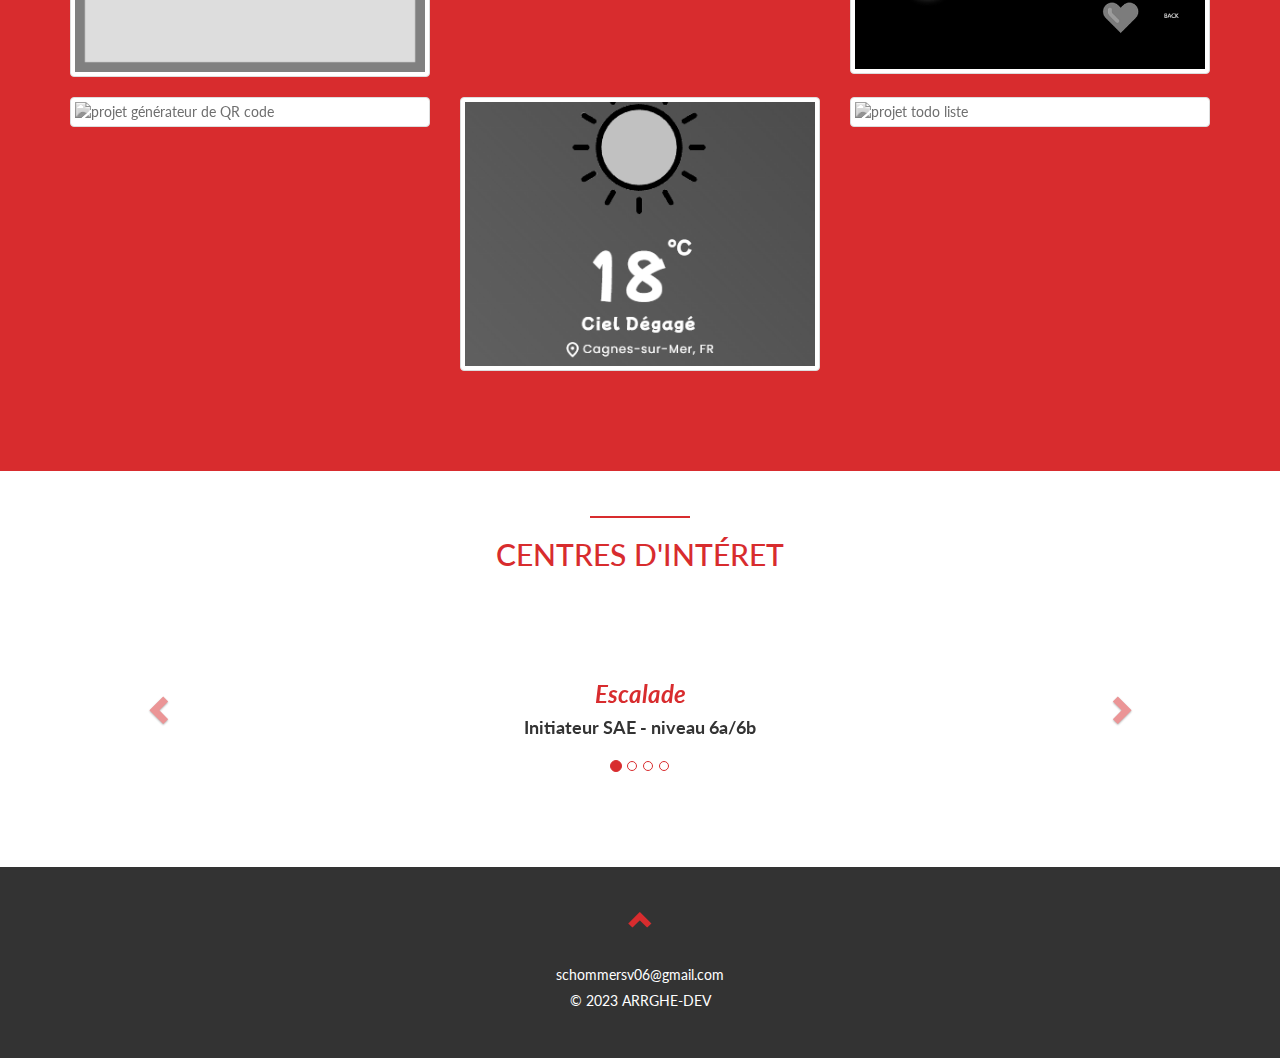
==== commit f9ac5d35: "Update index.html" ====
--- a/index.html
+++ b/index.html
@@ -126,9 +126,26 @@
 		<div class="container">
 			<div class="white-divider"></div><!--petite ligne blanche-->
 			<div class="heading">
-				<h2>Expérience Professionnelle</h2>
+				<h2>Expériences Professionnelles</h2>
 			</div>
 			<ul class="timeline">
+				<li><!-- panel stationnement -->
+					<div class="timeline-badge"><span class="glyphicon glyphicon-briefcase"></span></div>
+					<div class="timeline-panel-container-inverted">
+						<div class="timeline-panel">
+							<div class="timeline-heading">
+								<h3>Administration WEB</h3>
+								<h4>Téléconseillère</h4>
+								<p class="text-muted"><small class="glyphicon glyphicon-time"></small> 06/2023</p>
+							</div>
+							<div class="timeline-body">
+								<p>Validation de commandes</p>
+								<p>Renseignement clientèle</p>
+								<p>Correction de bug</p>
+							</div>
+						</div>
+					</div>
+				</li>
 				<li><!-- panel stationnement -->
 					<div class="timeline-badge"><span class="glyphicon glyphicon-briefcase"></span></div>
 					<div class="timeline-panel-container">
@@ -136,7 +153,7 @@
 							<div class="timeline-heading">
 								<h3>Stationnement</h3>
 								<h4>Agent d'exploitation qualifiée</h4>
-								<p class="text-muted"><small class="glyphicon glyphicon-time"></small> 2007-aujourd'hui</p>
+								<p class="text-muted"><small class="glyphicon glyphicon-time"></small> 2007-2022</p>
 							</div>
 							<div class="timeline-body">
 								<p>Maintenance et exploitation horodateurs Cagnes sur Mer</p>
@@ -170,7 +187,7 @@
 							<div class="timeline-heading">
 								<h3>Education</h3>
 								<h4>Intervenante péricolaire</h4>
-								<h4>Chef d'équipe autonomisation</h4>
+								<h4>Chef d'équipe - autonomisation</h4>
 								<p class="text-muted"><small class="glyphicon glyphicon-time"></small> 1992-2001</p>
 							</div>
 							<div class="timeline-body">
@@ -215,8 +232,9 @@
 						<h3>Faculté de Géographie - NICE</h3>
 						<h4>DEUG de Géographie</h4>
 						<div class="red-divider"></div>
-						<p>préparation Maîtrise<br />option</p>
-						<p>Apénagement du Territoire</p>
+						<p>préparation Maîtrise<br />-</p>
+						<p>option</p>
+						<p>Aménagement du Territoire</p>
 					</div>
 				</div>
 			</div>
@@ -241,7 +259,7 @@
 				</div>
 				<div class="col-sm-4"><!--colonne 2-->
 					<a class="thumbnail" href="./projects/analogClock/analogClock.html" target="blank">
-						<img src="image/analogClock.png" alt="clock project image"></a>
+						<img src="image/clock.png" alt="clock project image"></a>
 				</div>
 				<div class="col-sm-4"><!--colonne 3-->
 					<a class="thumbnail" href="./projects/earthAndHart/earthHart.html" target="blank">
@@ -313,9 +331,10 @@
 
 	<footer class="text-center">
 		<a href="#about"><span class="glyphicon glyphicon-chevron-up"></span></a>
-		<h5>© 2020 APPRENDRE-A-CODER.COM</h5>
+		<h5>schommersv06@gmail.com</h5>
+		<h5>© 2023 ARRGHE-DEV</h5>
 	</footer>
 
 </body>
 
-</html>+</html>
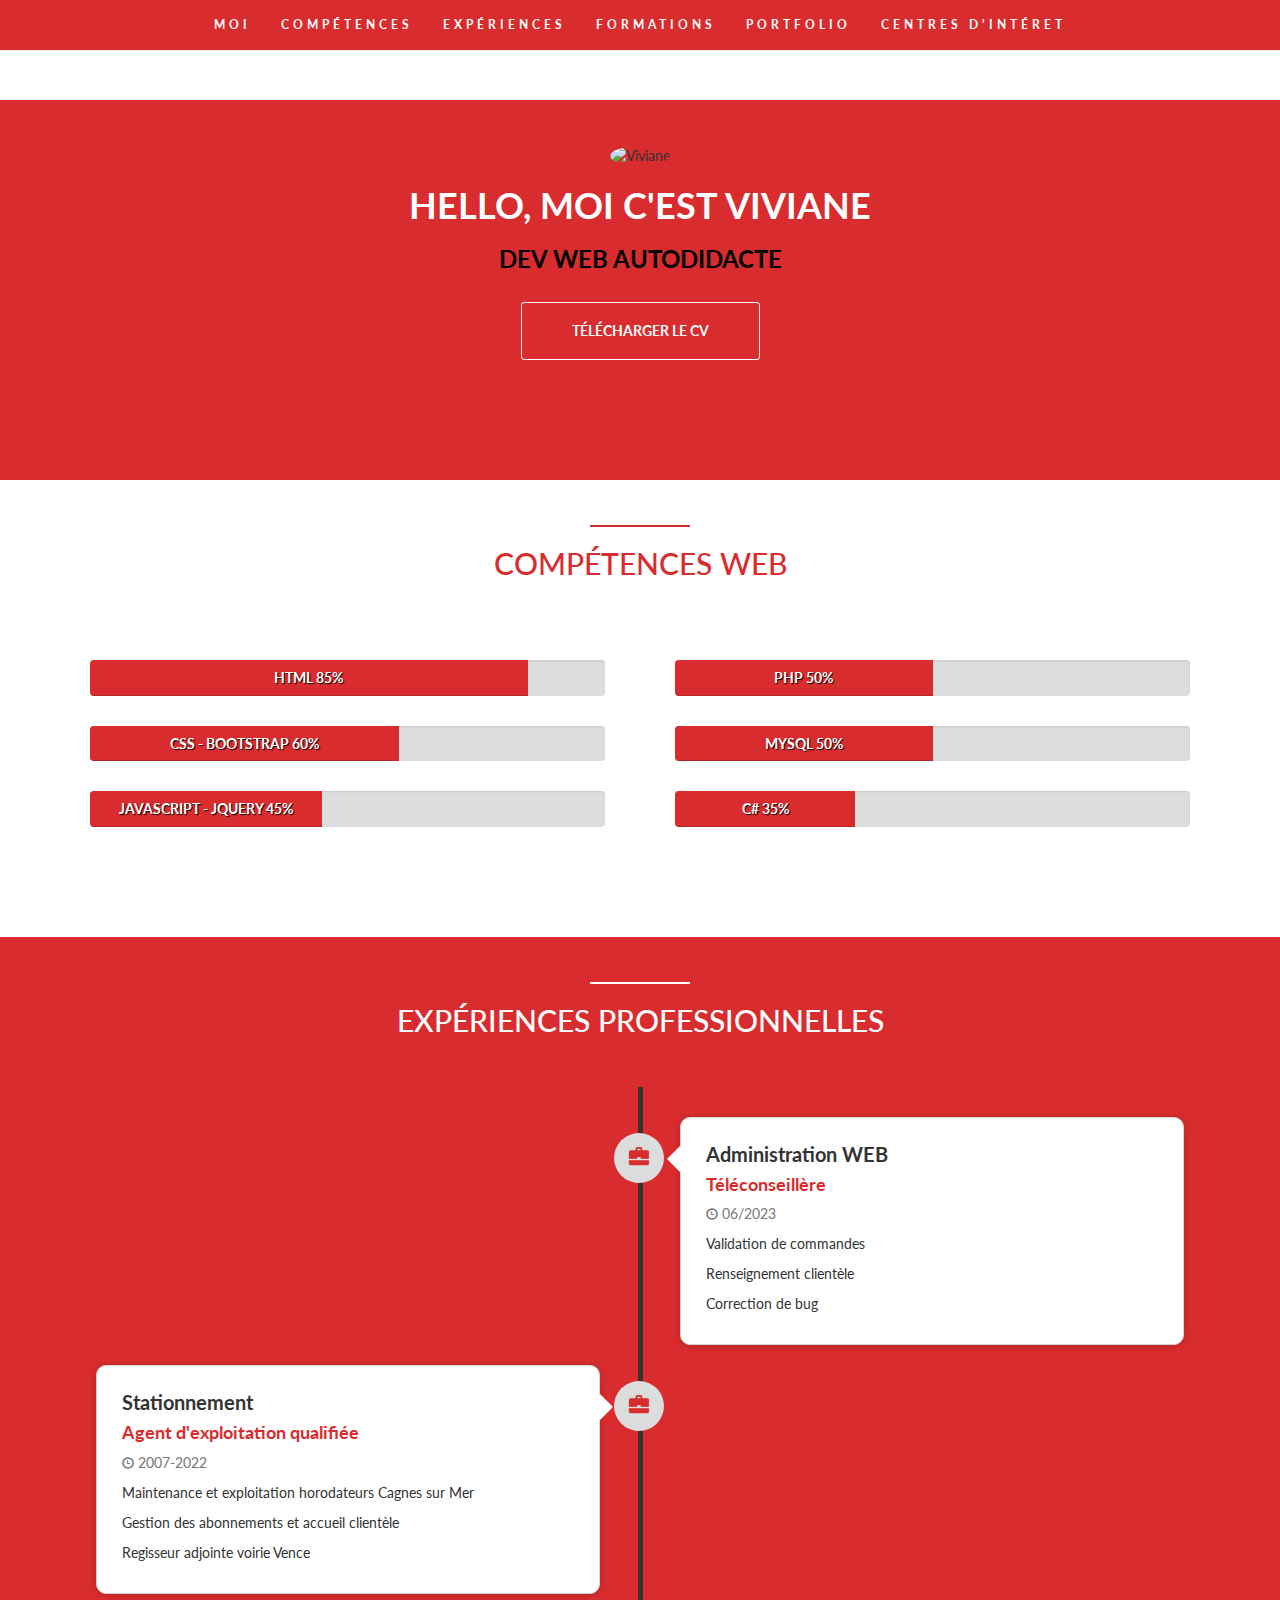
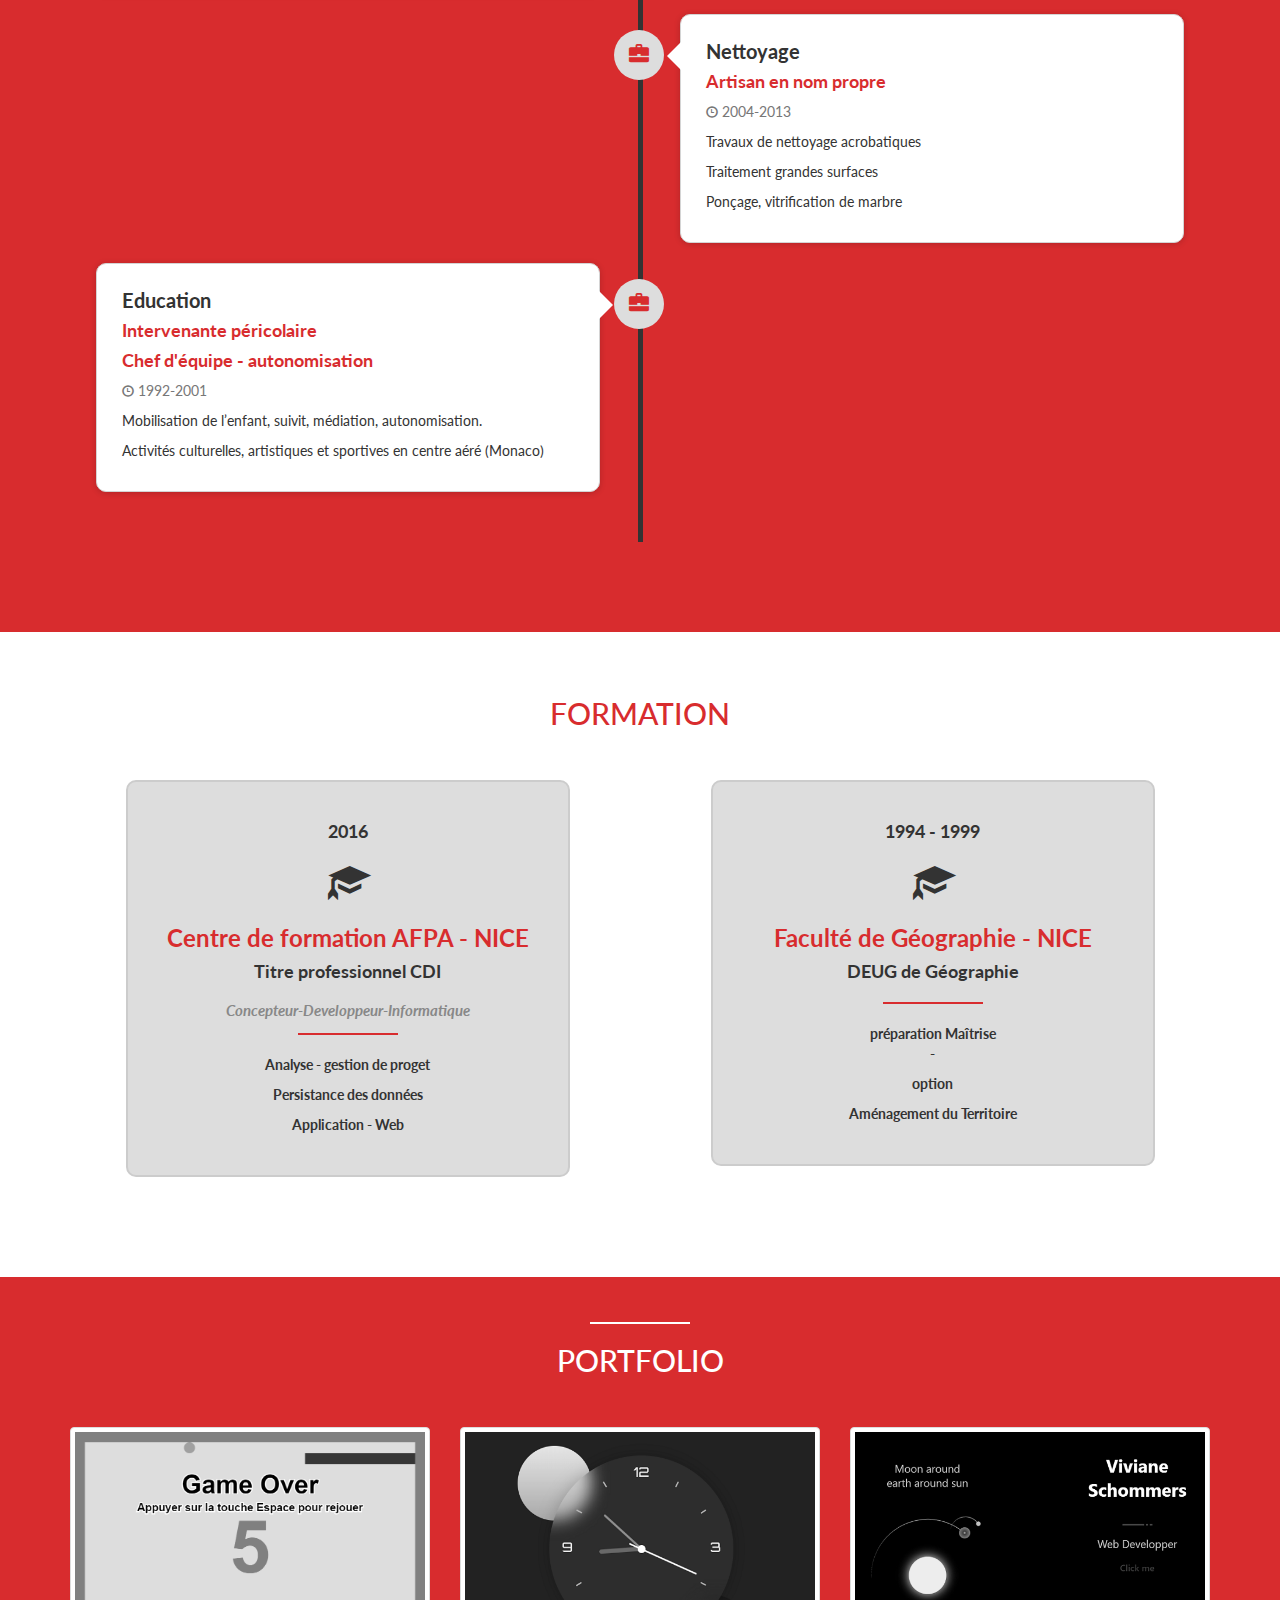
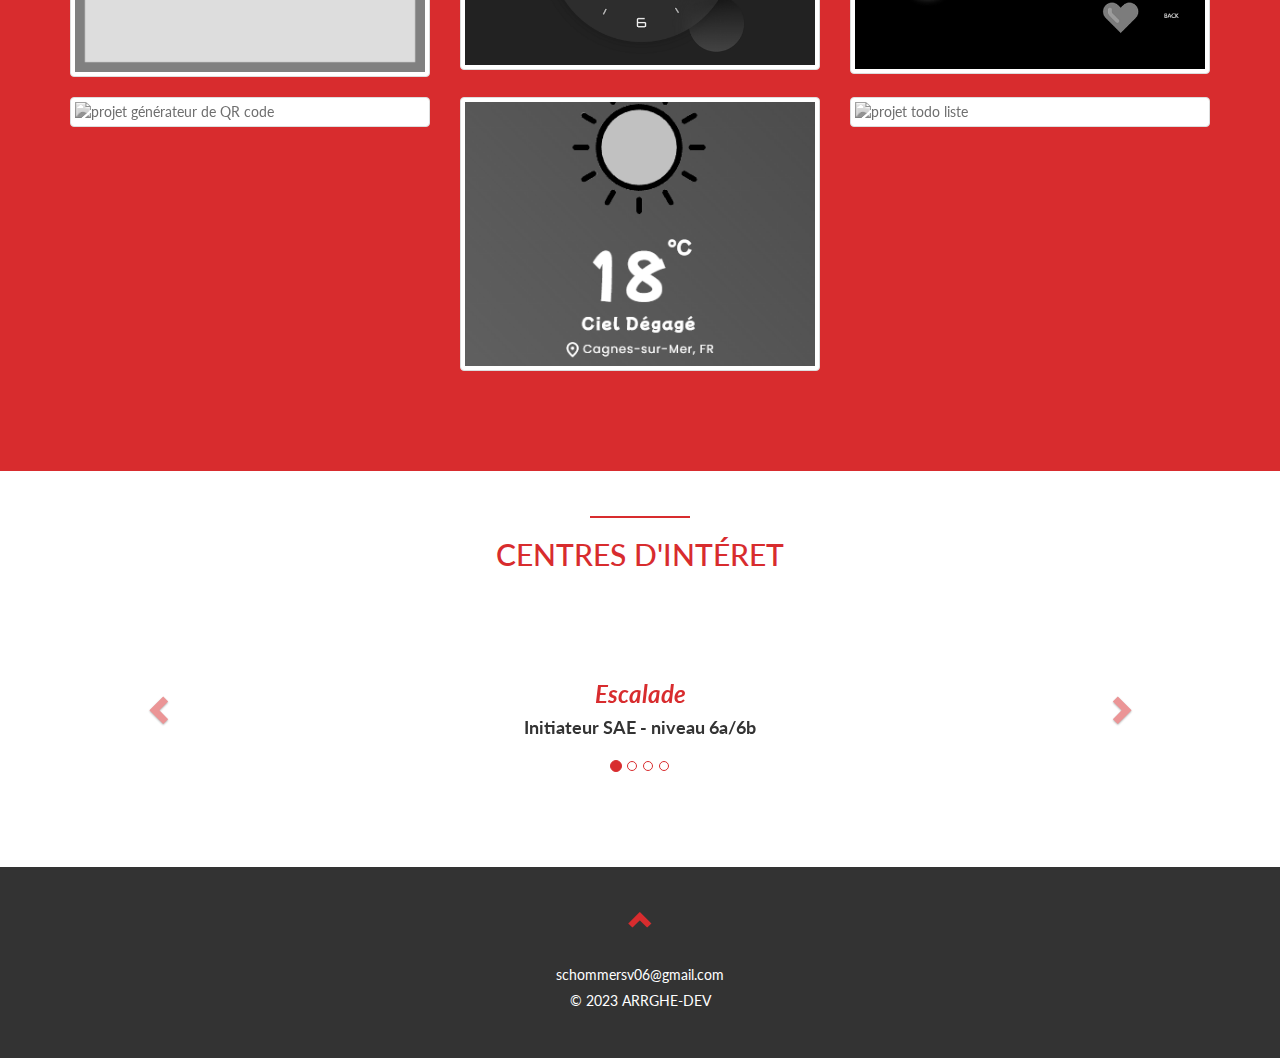
==== commit 77163737: "Update index.html" ====
--- a/index.html
+++ b/index.html
@@ -258,11 +258,11 @@
 						<img src="image/snakeGame.png" alt="snake game image"></a>
 				</div>
 				<div class="col-sm-4"><!--colonne 2-->
-					<a class="thumbnail" href="./projects/analogClock/analogClock.html" target="blank">
-						<img src="image/clock.png" alt="clock project image"></a>
+					<a class="thumbnail" href="./projects/analogClock/clock.html" target="blank">
+						<img src="image/analogClock.png" alt="clock project image"></a>
 				</div>
 				<div class="col-sm-4"><!--colonne 3-->
-					<a class="thumbnail" href="./projects/earthAndHart/earthHart.html" target="blank">
+					<a class="thumbnail" href="./projects/earthAndHart/index.html" target="blank">
 						<img src="image/earth.png" alt="projet de la terre qui tourne autours du soleil"></a>
 				</div>
 			</div>
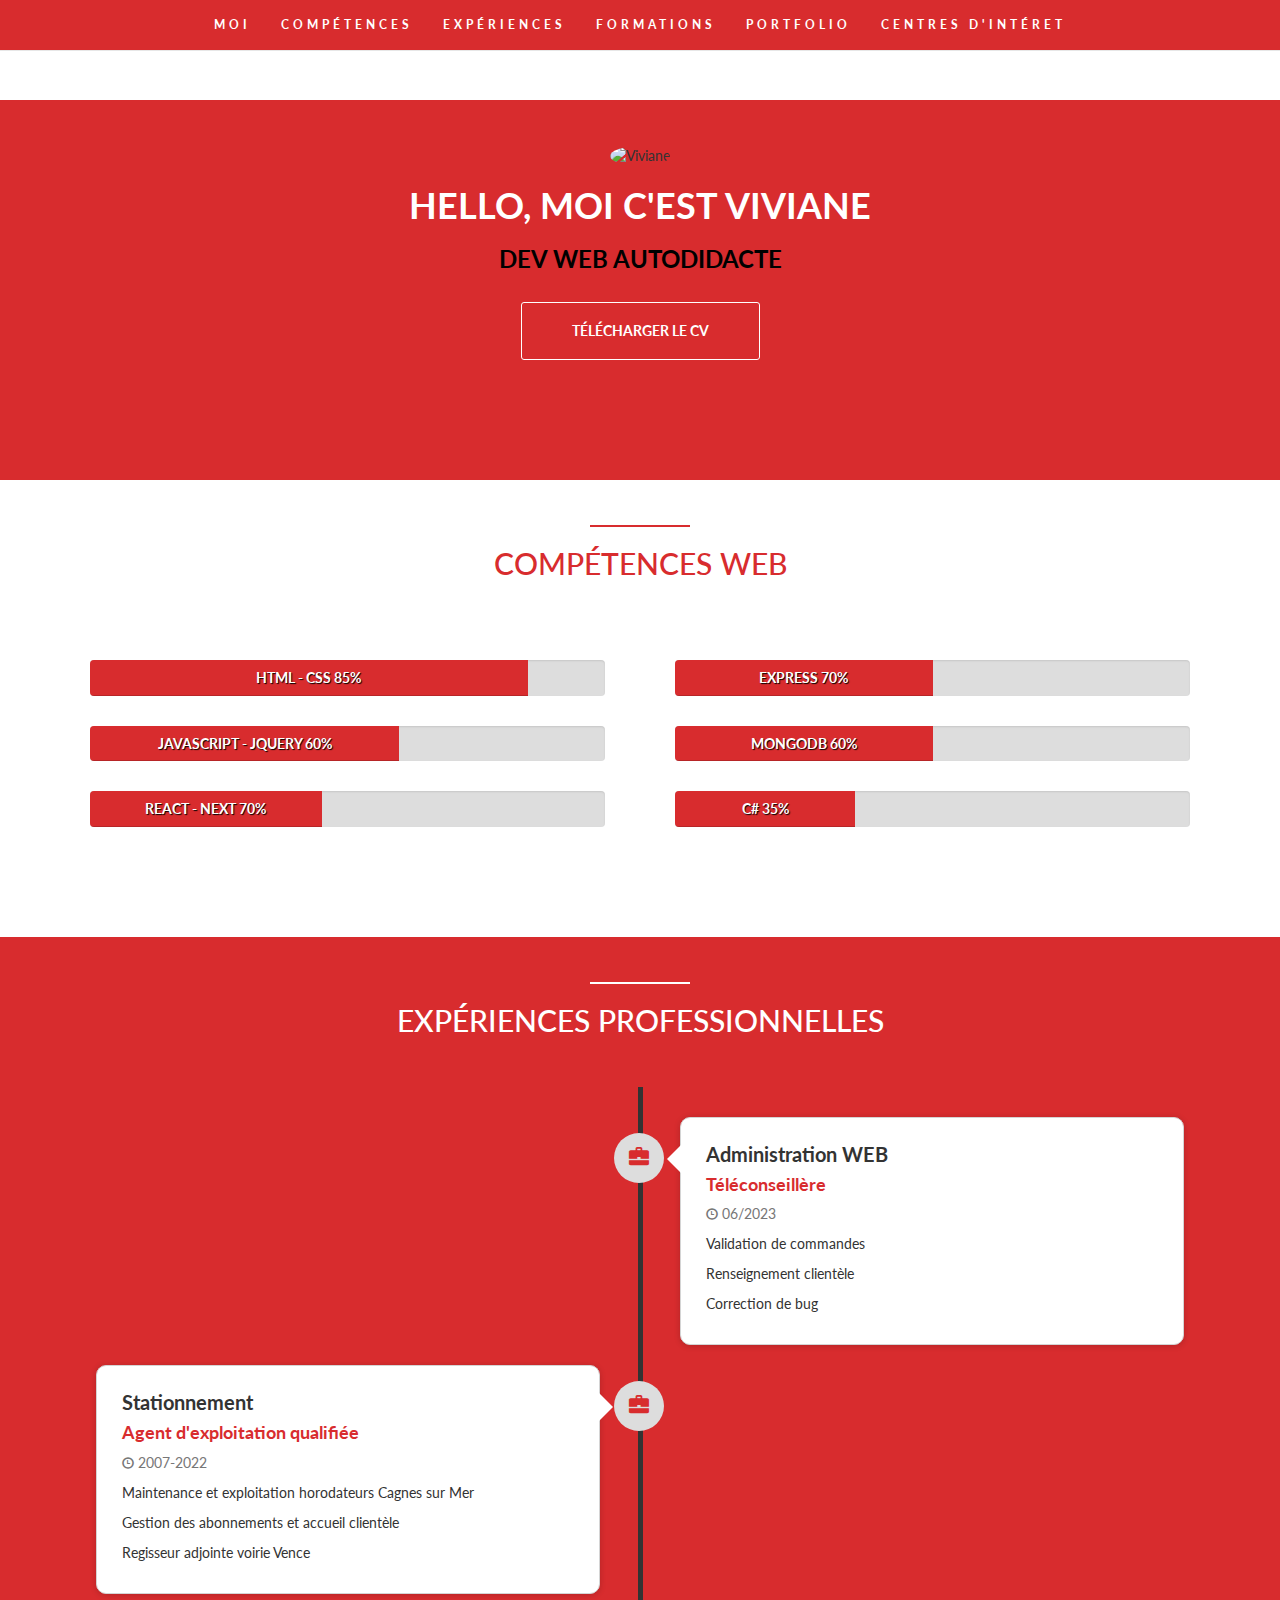
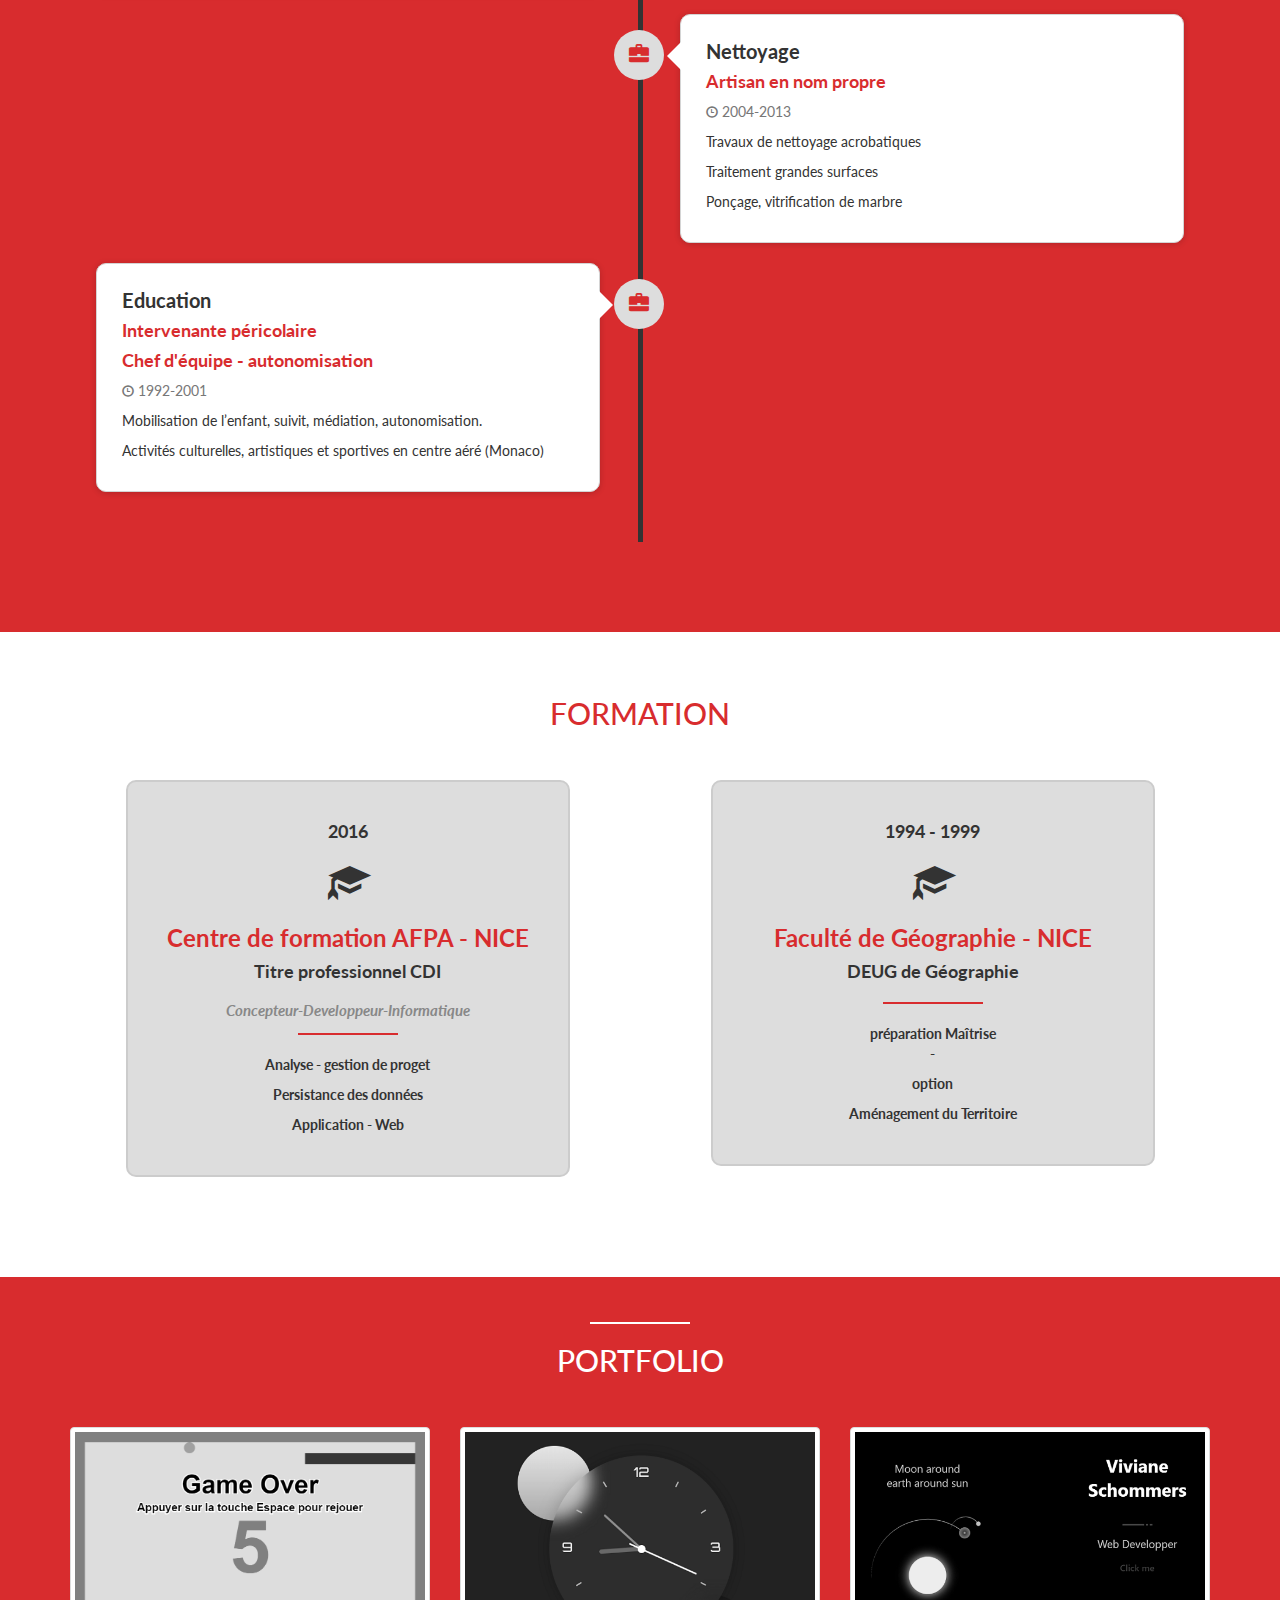
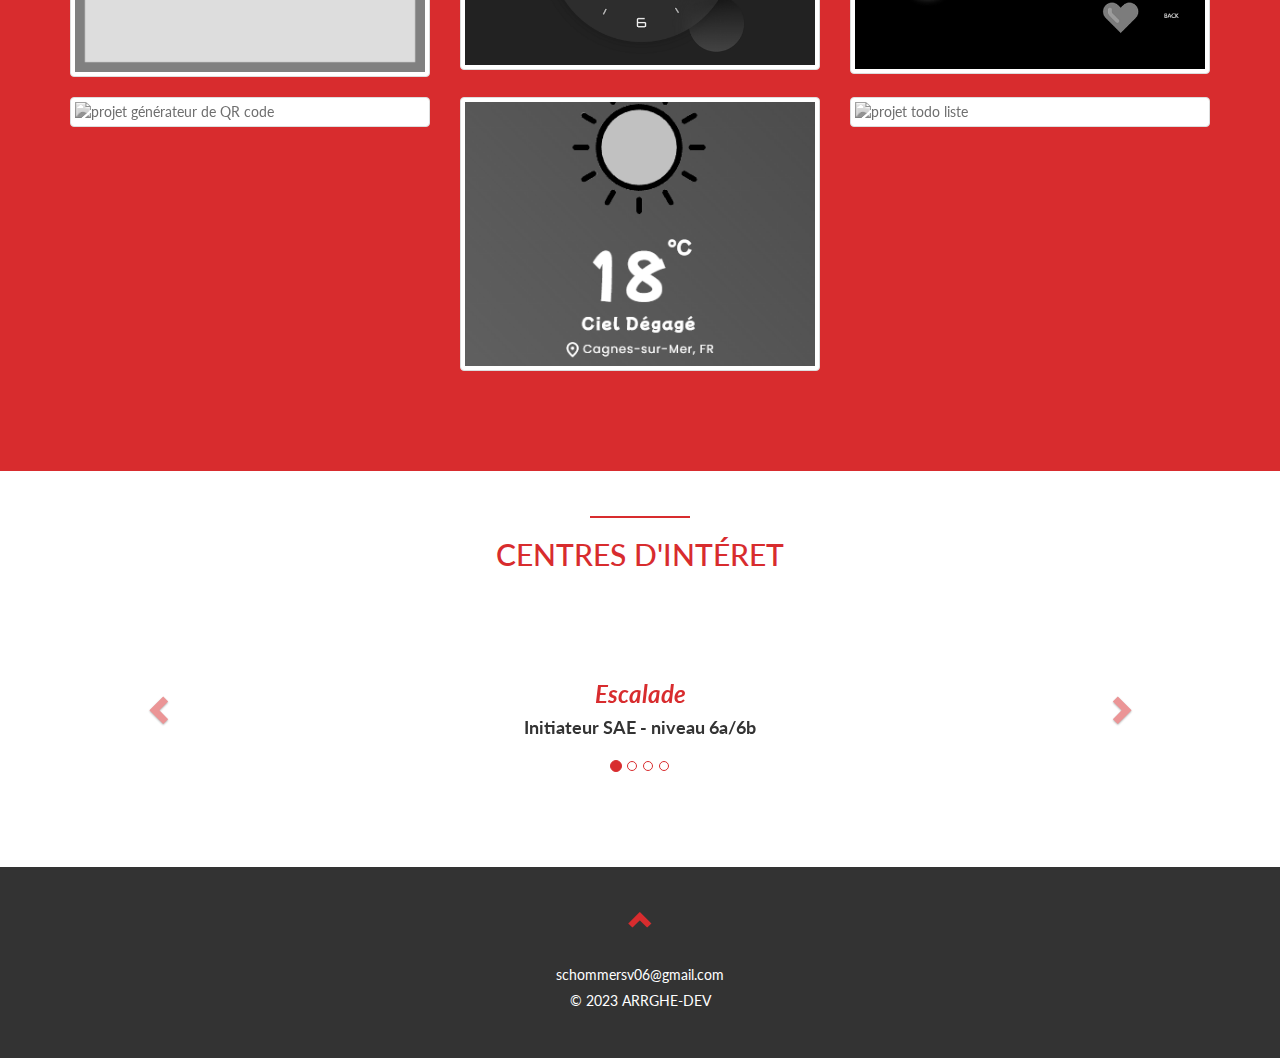
==== commit 47be7a51: "Update index.html - changing skills" ====
--- a/index.html
+++ b/index.html
@@ -78,19 +78,19 @@
 					<div class="progress">
 						<div class="progress-bar" role="progressbar" aria-valuenow="85" aria-valuemin="0" aria-valuemax="100"
 							style="width:85%">
-							<h5>HTML 85%</h5>
+							<h5>HTML - CSS 85%</h5>
 						</div>
 					</div>
 					<div class="progress">
 						<div class="progress-bar" role="progressbar" aria-valuenow="60" aria-valuemin="0" aria-valuemax="100"
 							style="width:60%">
-							<h5>CSS - BOOTSTRAP 60%</h5>
+							<h5>JAVASCRIPT - JQUERY 60%</h5>
 						</div>
 					</div>
 					<div class="progress">
 						<div class="progress-bar" role="progressbar" aria-valuenow="30" aria-valuemin="0" aria-valuemax="100"
 							style="width:45%">
-							<h5>JAVASCRIPT - JQUERY 45%</h5>
+							<h5>REACT - NEXT 70%</h5>
 						</div>
 					</div>
 				</div>
@@ -100,13 +100,13 @@
 					<div class="progress">
 						<div class="progress-bar" role="progressbar" aria-valuenow="60" aria-valuemin="0" aria-valuemax="100"
 							style="width:50%">
-							<h5>PHP 50%</h5>
+							<h5>EXPRESS 70%</h5>
 						</div>
 					</div>
 					<div class="progress">
 						<div class="progress-bar" role="progressbar" aria-valuenow="70" aria-valuemin="0" aria-valuemax="100"
 							style="width:50%">
-							<h5>MYSQL 50%</h5>
+							<h5>MONGODB 60%</h5>
 						</div>
 					</div>
 					<div class="progress">
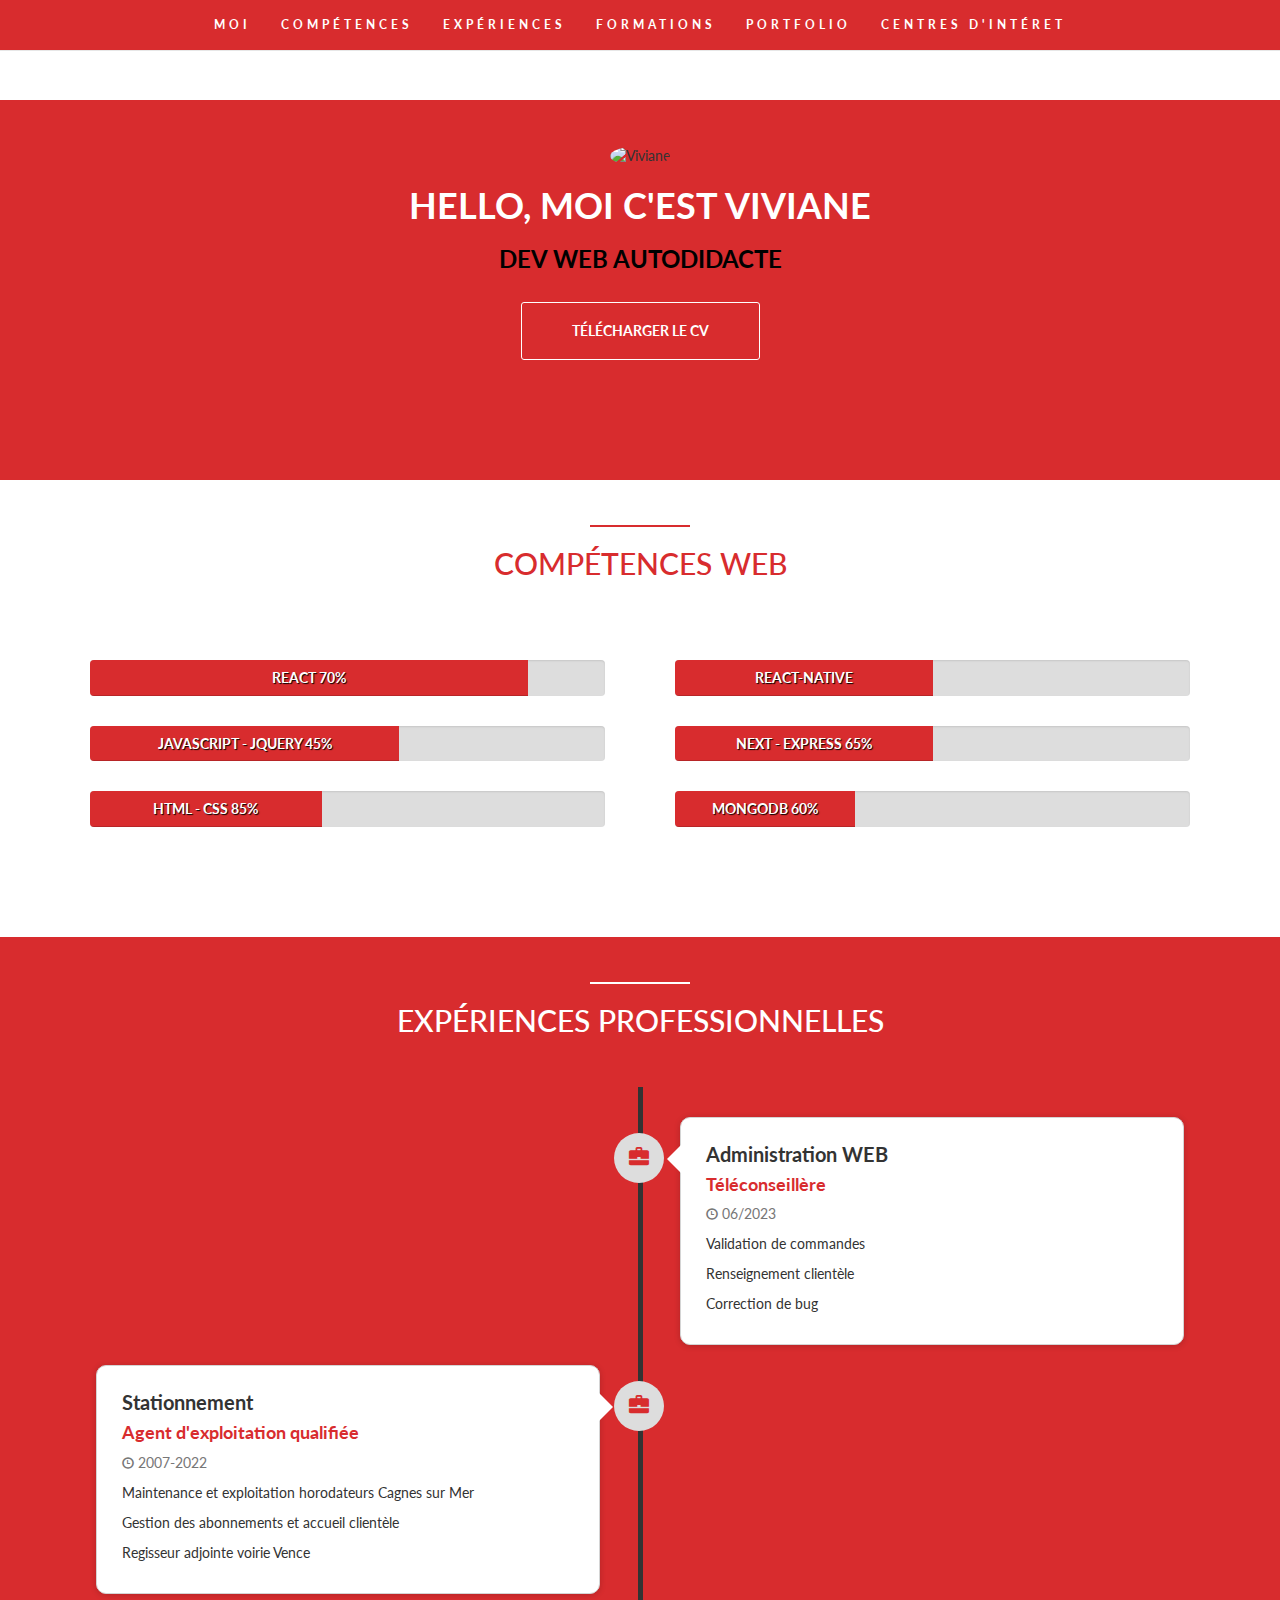
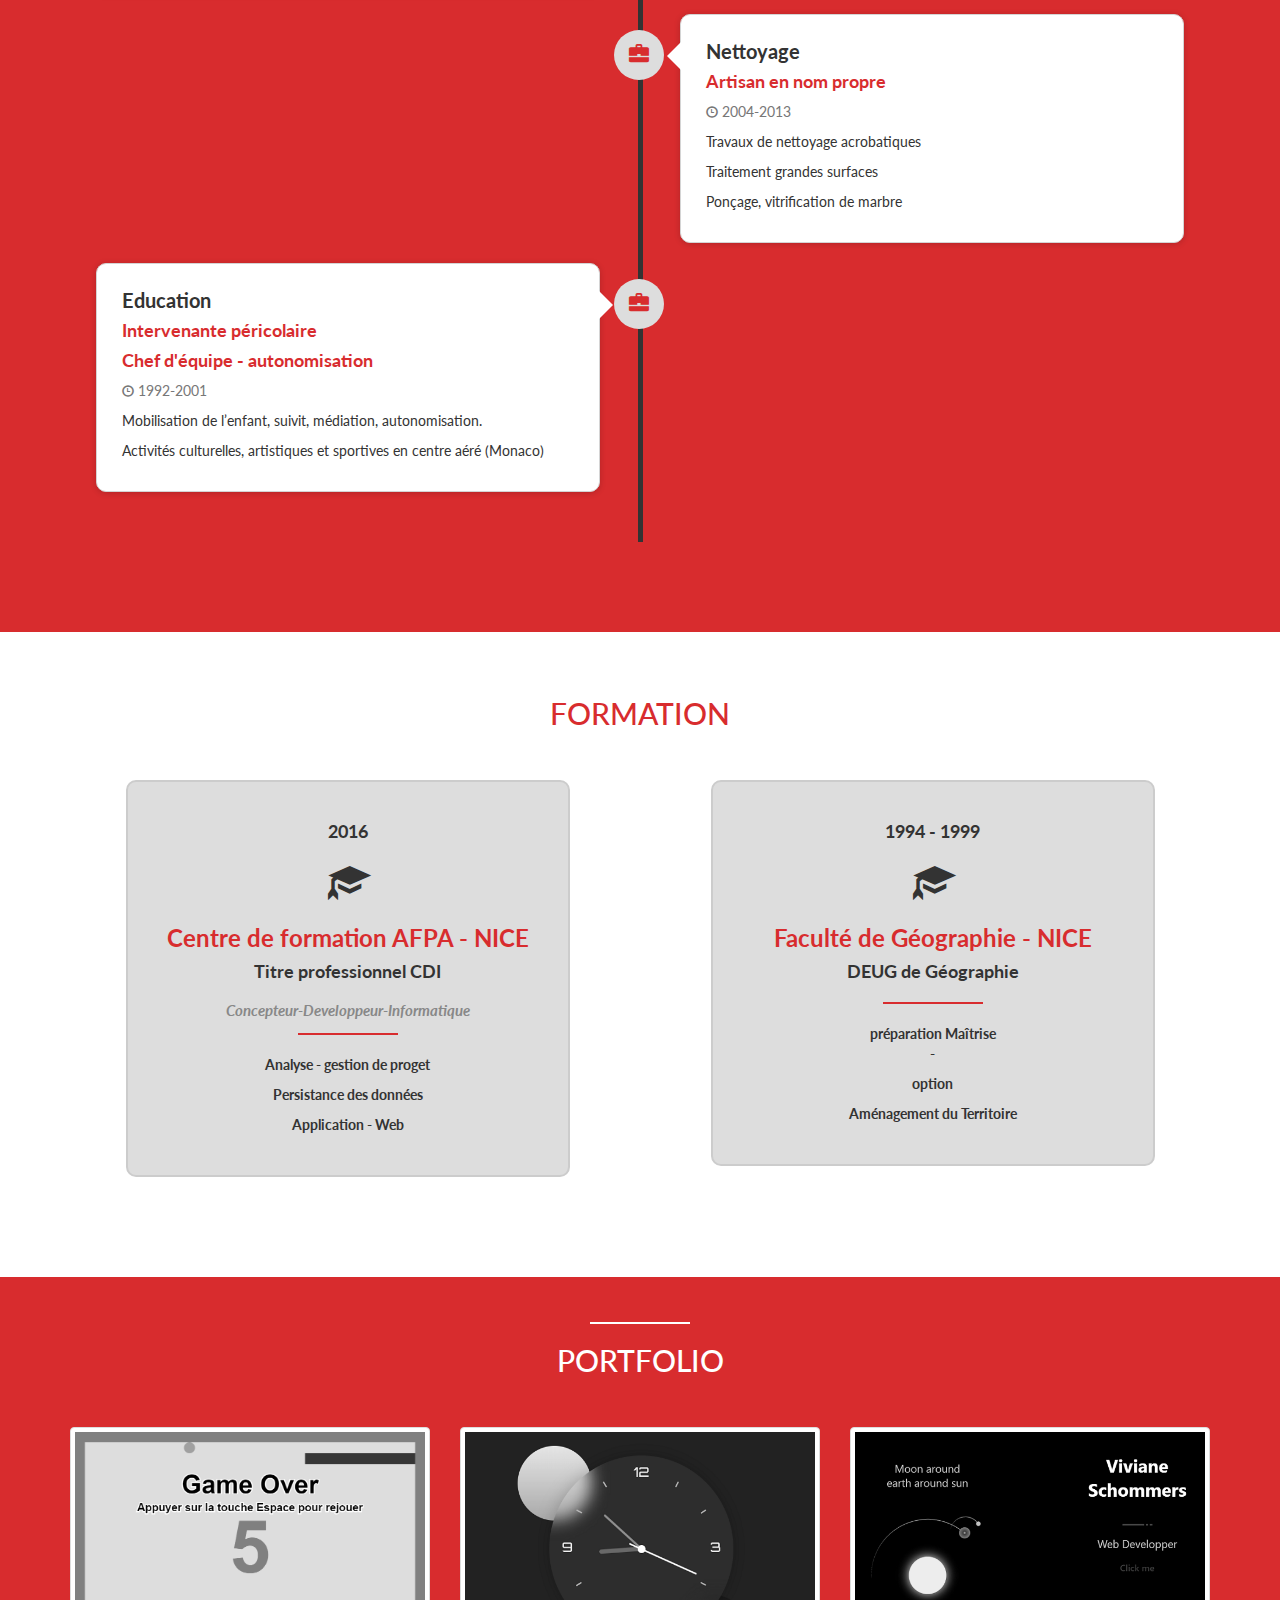
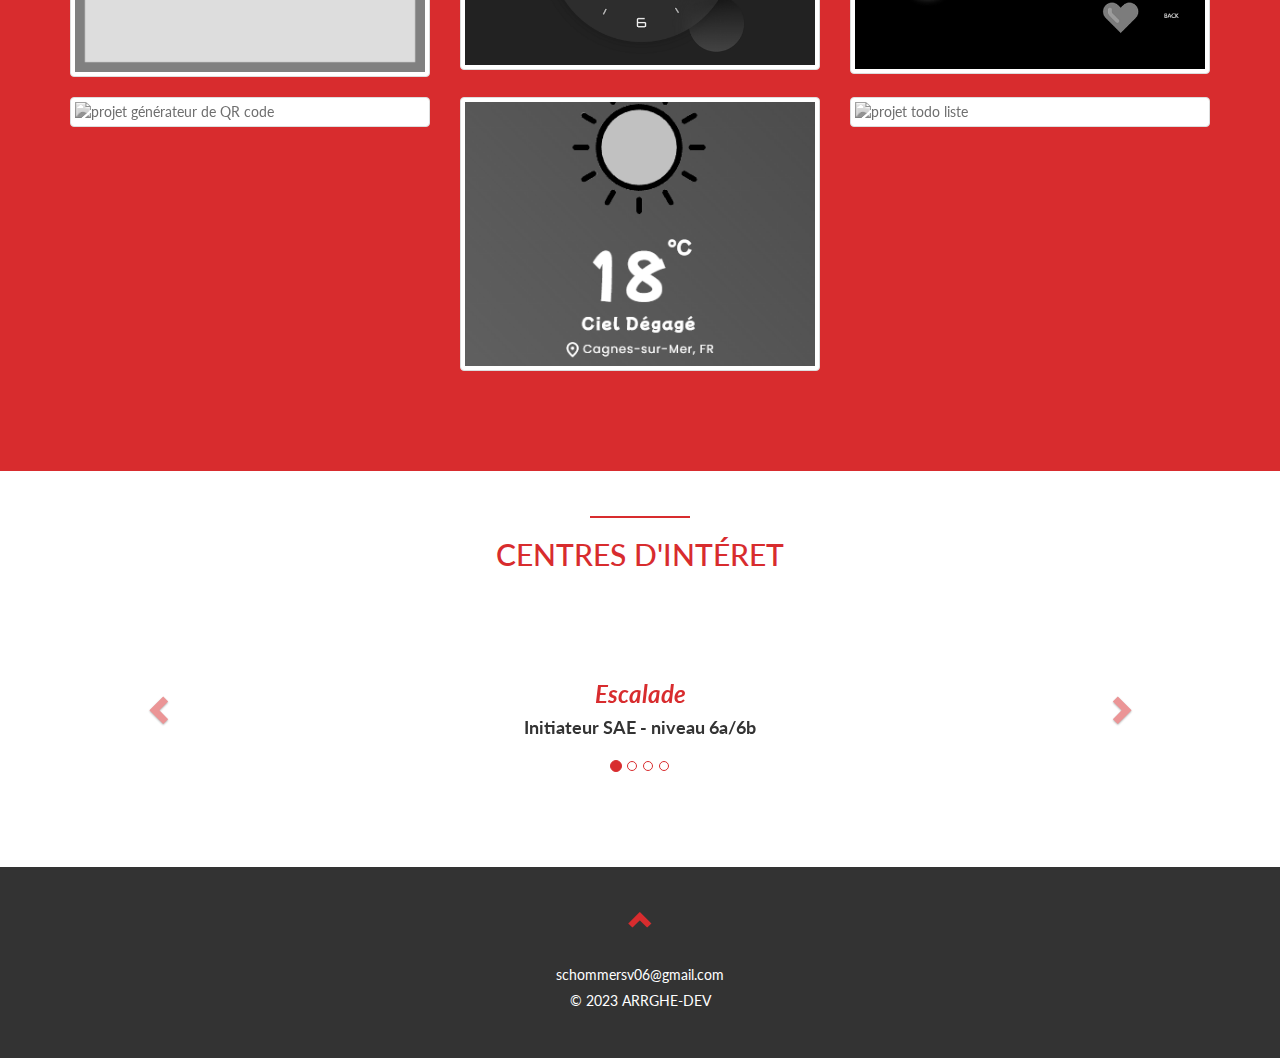
==== commit c9927561: "mise à jour suite formation" ====
--- a/index.html
+++ b/index.html
@@ -78,19 +78,19 @@
 					<div class="progress">
 						<div class="progress-bar" role="progressbar" aria-valuenow="85" aria-valuemin="0" aria-valuemax="100"
 							style="width:85%">
-							<h5>HTML - CSS 85%</h5>
+							<h5>REACT 70%</h5>
 						</div>
 					</div>
 					<div class="progress">
 						<div class="progress-bar" role="progressbar" aria-valuenow="60" aria-valuemin="0" aria-valuemax="100"
 							style="width:60%">
-							<h5>JAVASCRIPT - JQUERY 60%</h5>
+							<h5>JAVASCRIPT - JQUERY 45%</h5>
 						</div>
 					</div>
 					<div class="progress">
 						<div class="progress-bar" role="progressbar" aria-valuenow="30" aria-valuemin="0" aria-valuemax="100"
 							style="width:45%">
-							<h5>REACT - NEXT 70%</h5>
+							<h5>HTML - CSS 85%</h5>
 						</div>
 					</div>
 				</div>
@@ -100,19 +100,19 @@
 					<div class="progress">
 						<div class="progress-bar" role="progressbar" aria-valuenow="60" aria-valuemin="0" aria-valuemax="100"
 							style="width:50%">
-							<h5>EXPRESS 70%</h5>
+							<h5>REACT-NATIVE</h5>
 						</div>
 					</div>
 					<div class="progress">
 						<div class="progress-bar" role="progressbar" aria-valuenow="70" aria-valuemin="0" aria-valuemax="100"
 							style="width:50%">
-							<h5>MONGODB 60%</h5>
+							<h5>NEXT - EXPRESS 65%</h5>
 						</div>
 					</div>
 					<div class="progress">
 						<div class="progress-bar" role="progressbar" aria-valuenow="5" aria-valuemin="0" aria-valuemax="100"
 							style="width:35%">
-							<h5>C# 35%</h5>
+							<h5>MONGODB 60%</h5>
 						</div>
 					</div>
 				</div>
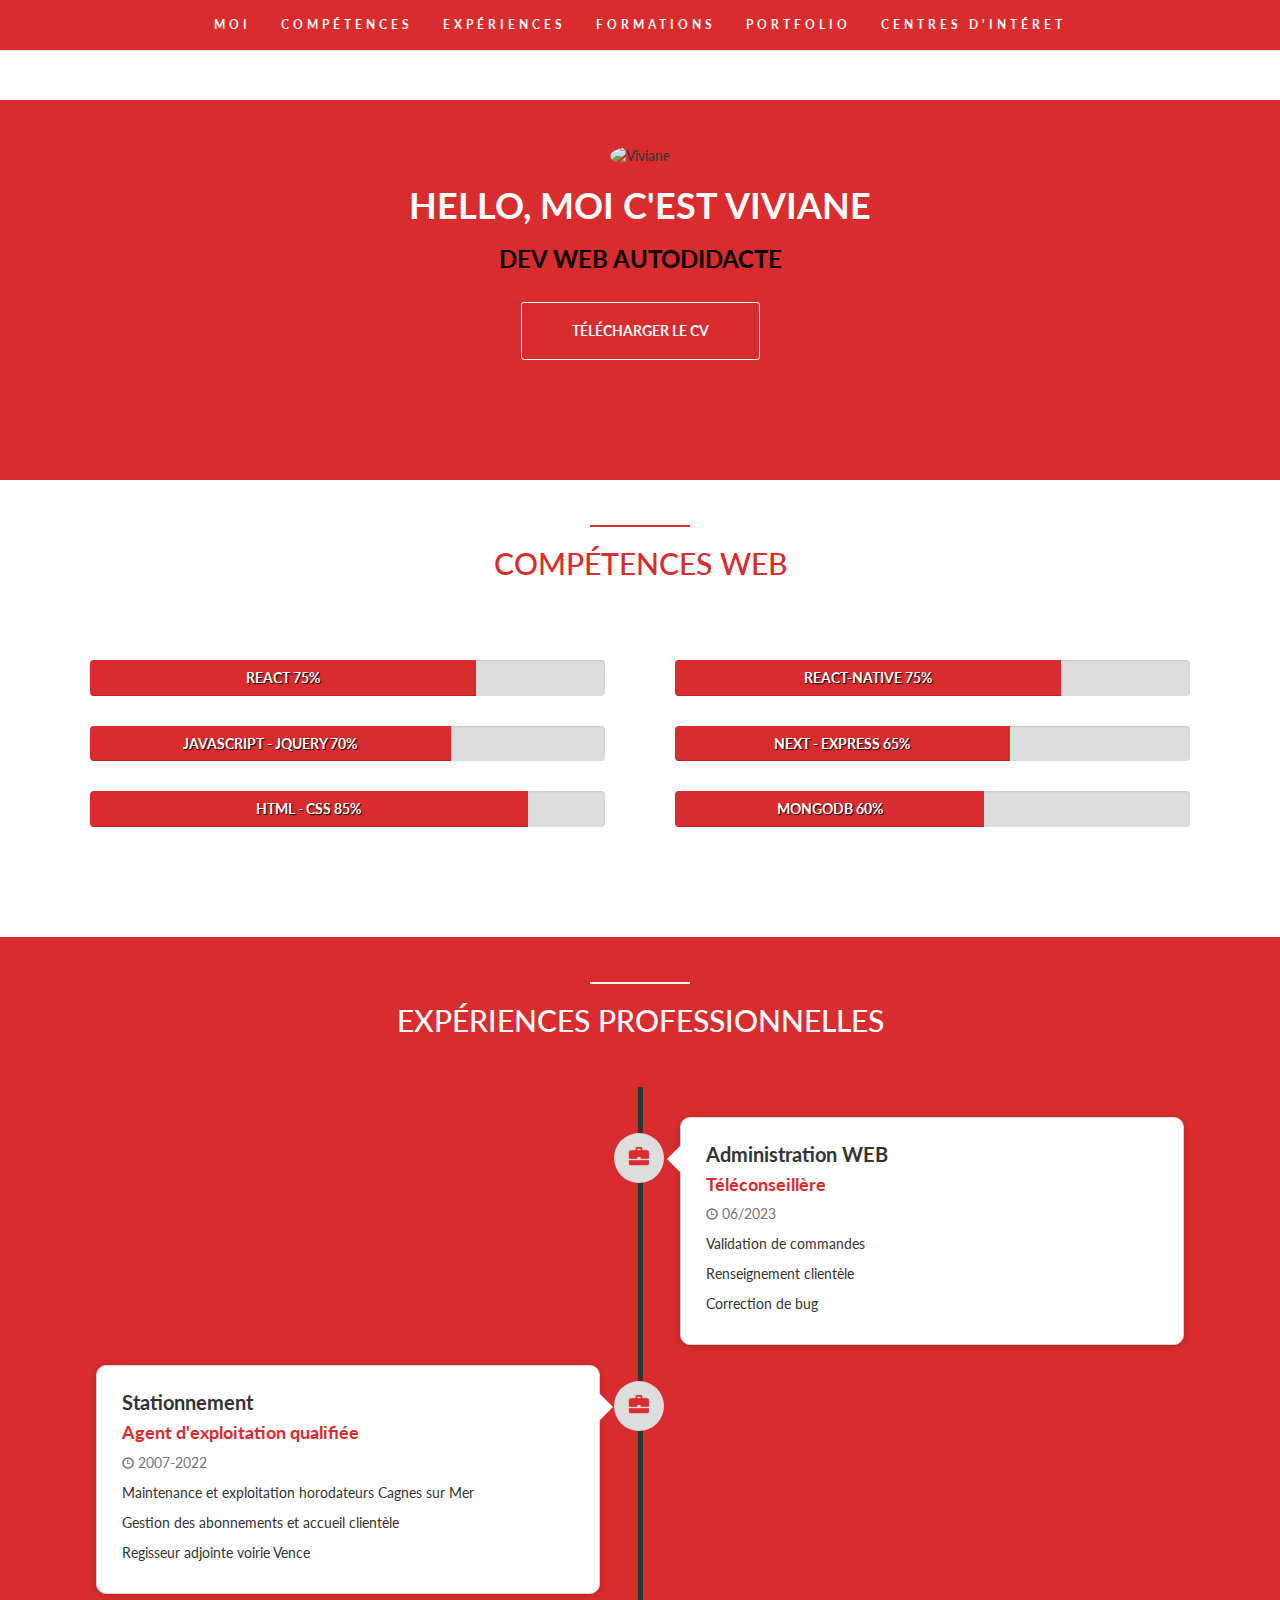
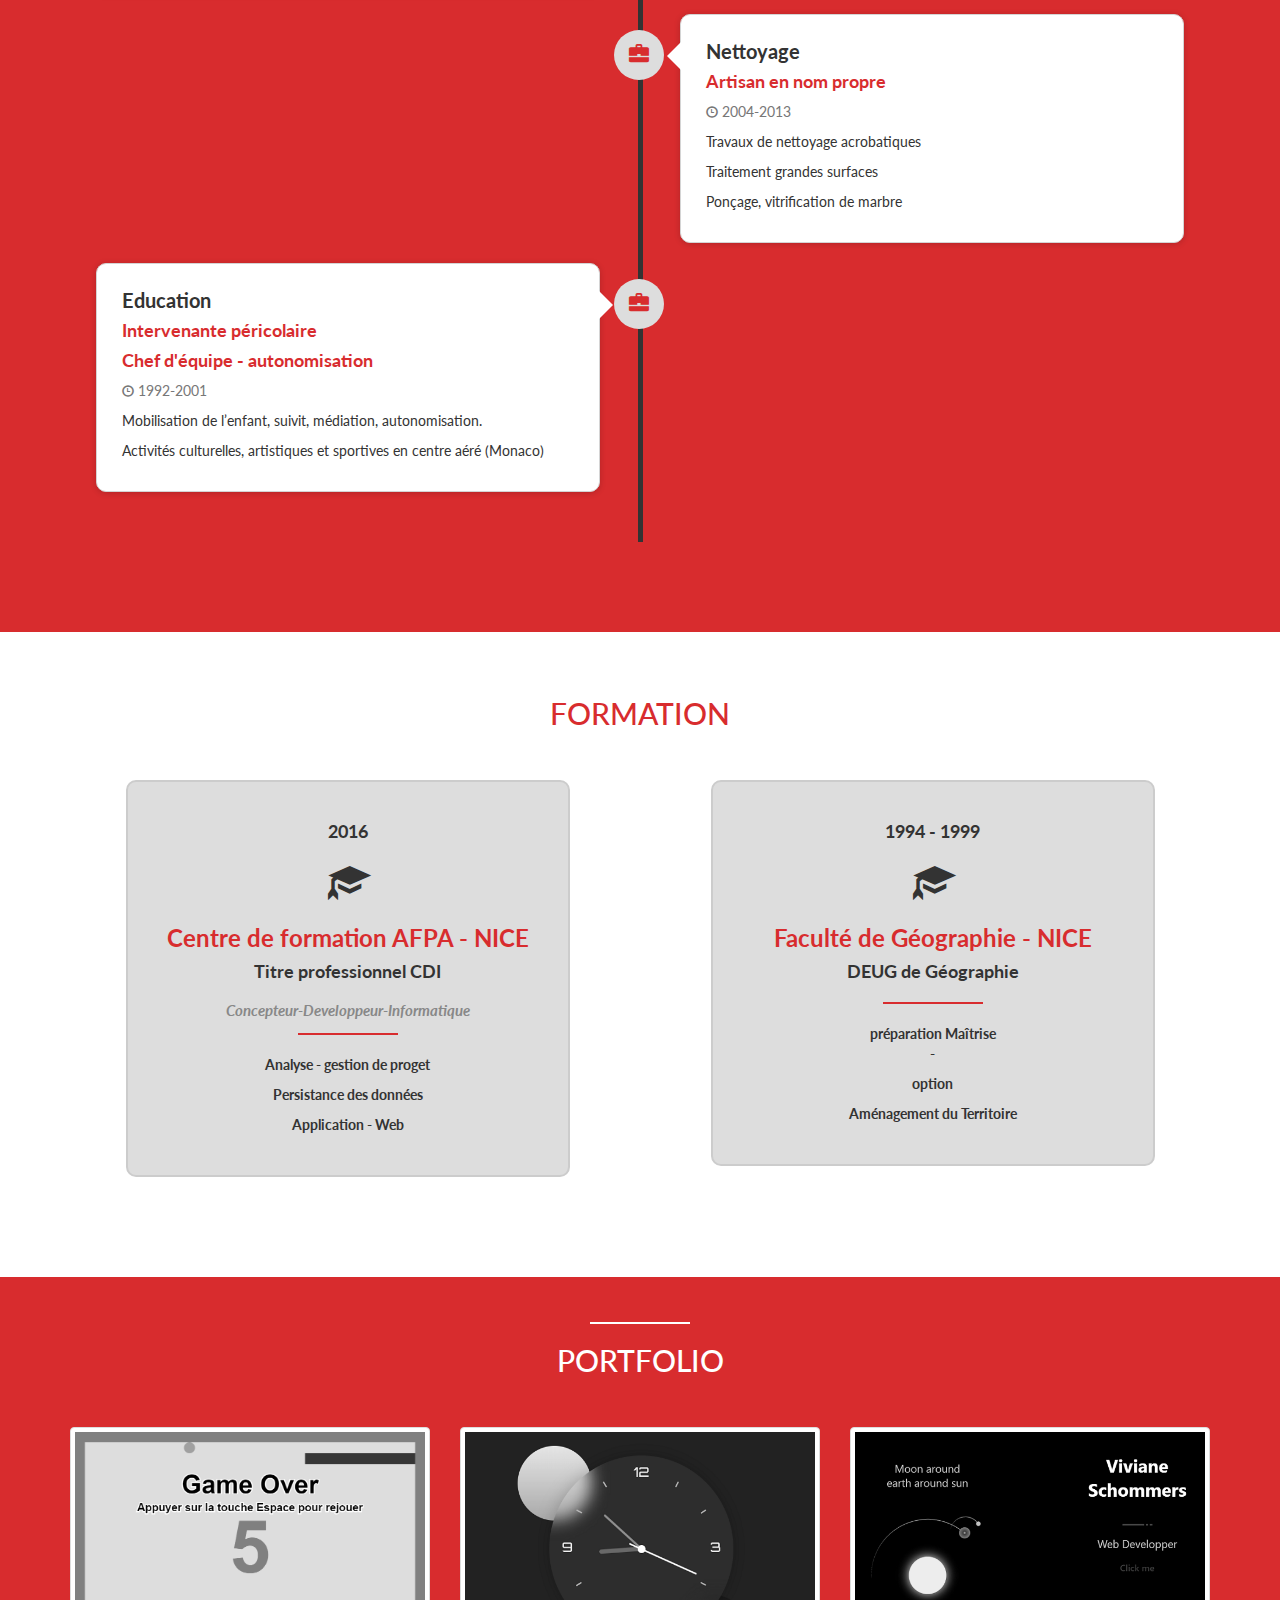
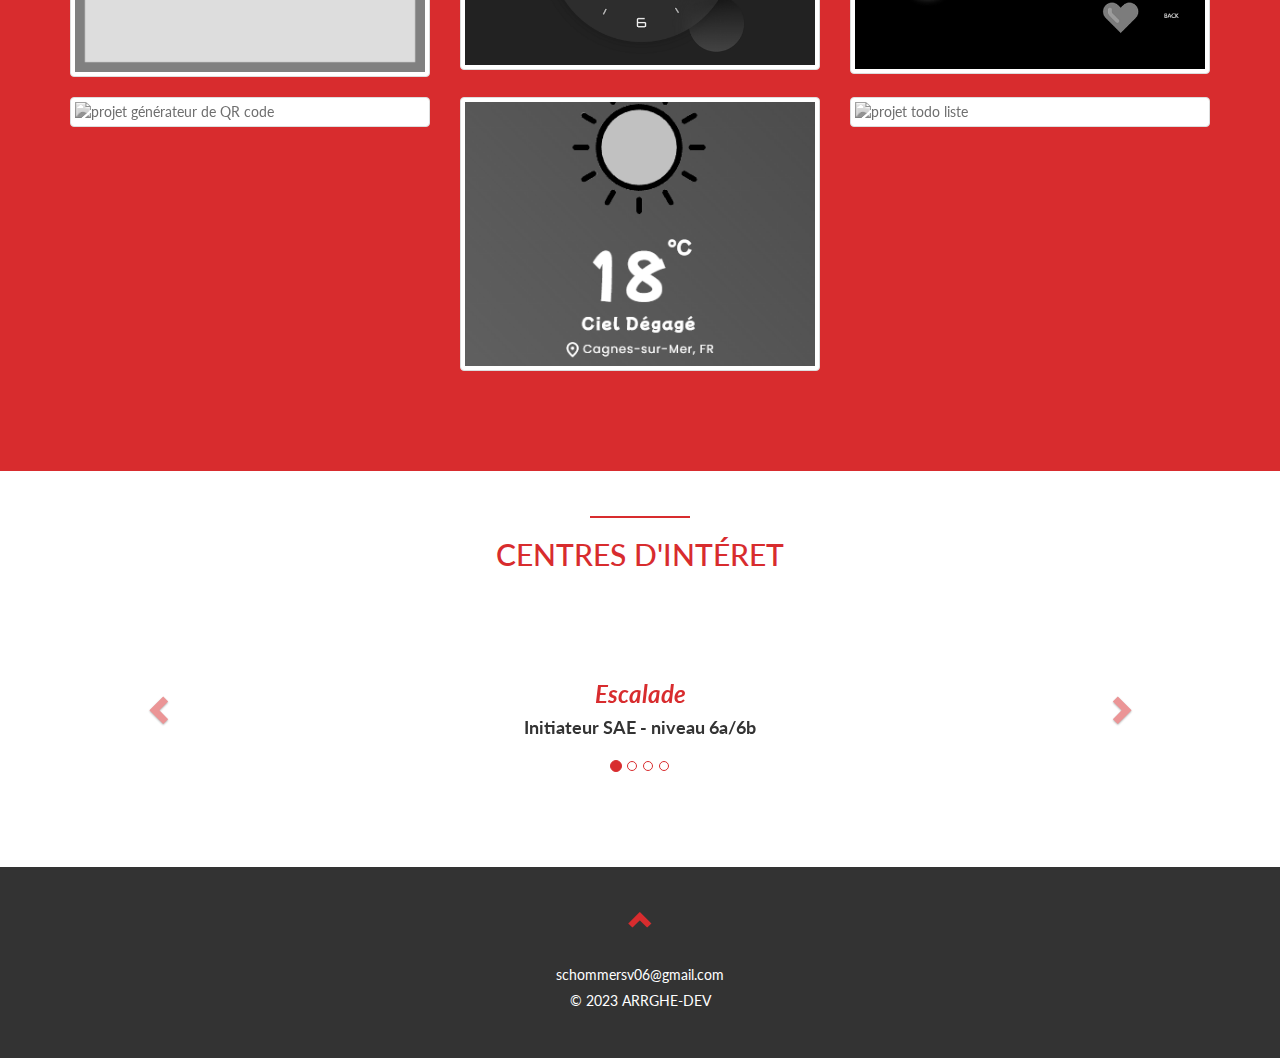
==== commit 7552afbc: "mise à jour de la section cométences" ====
--- a/index.html
+++ b/index.html
@@ -77,19 +77,19 @@
 				<div class="col-md-6">
 					<div class="progress">
 						<div class="progress-bar" role="progressbar" aria-valuenow="85" aria-valuemin="0" aria-valuemax="100"
+							style="width:75%">
+							<h5>REACT 75%</h5>
+						</div>
+					</div>
+					<div class="progress">
+						<div class="progress-bar" role="progressbar" aria-valuenow="60" aria-valuemin="0" aria-valuemax="100"
+							style="width:70%">
+							<h5>JAVASCRIPT - JQUERY 70%</h5>
+						</div>
+					</div>
+					<div class="progress">
+						<div class="progress-bar" role="progressbar" aria-valuenow="30" aria-valuemin="0" aria-valuemax="100"
 							style="width:85%">
-							<h5>REACT 70%</h5>
-						</div>
-					</div>
-					<div class="progress">
-						<div class="progress-bar" role="progressbar" aria-valuenow="60" aria-valuemin="0" aria-valuemax="100"
-							style="width:60%">
-							<h5>JAVASCRIPT - JQUERY 45%</h5>
-						</div>
-					</div>
-					<div class="progress">
-						<div class="progress-bar" role="progressbar" aria-valuenow="30" aria-valuemin="0" aria-valuemax="100"
-							style="width:45%">
 							<h5>HTML - CSS 85%</h5>
 						</div>
 					</div>
@@ -99,19 +99,19 @@
 				<div class="col-md-6">
 					<div class="progress">
 						<div class="progress-bar" role="progressbar" aria-valuenow="60" aria-valuemin="0" aria-valuemax="100"
-							style="width:50%">
-							<h5>REACT-NATIVE</h5>
+							style="width:75%">
+							<h5>REACT-NATIVE 75%</h5>
 						</div>
 					</div>
 					<div class="progress">
 						<div class="progress-bar" role="progressbar" aria-valuenow="70" aria-valuemin="0" aria-valuemax="100"
-							style="width:50%">
+							style="width:65%">
 							<h5>NEXT - EXPRESS 65%</h5>
 						</div>
 					</div>
 					<div class="progress">
 						<div class="progress-bar" role="progressbar" aria-valuenow="5" aria-valuemin="0" aria-valuemax="100"
-							style="width:35%">
+							style="width:60%">
 							<h5>MONGODB 60%</h5>
 						</div>
 					</div>
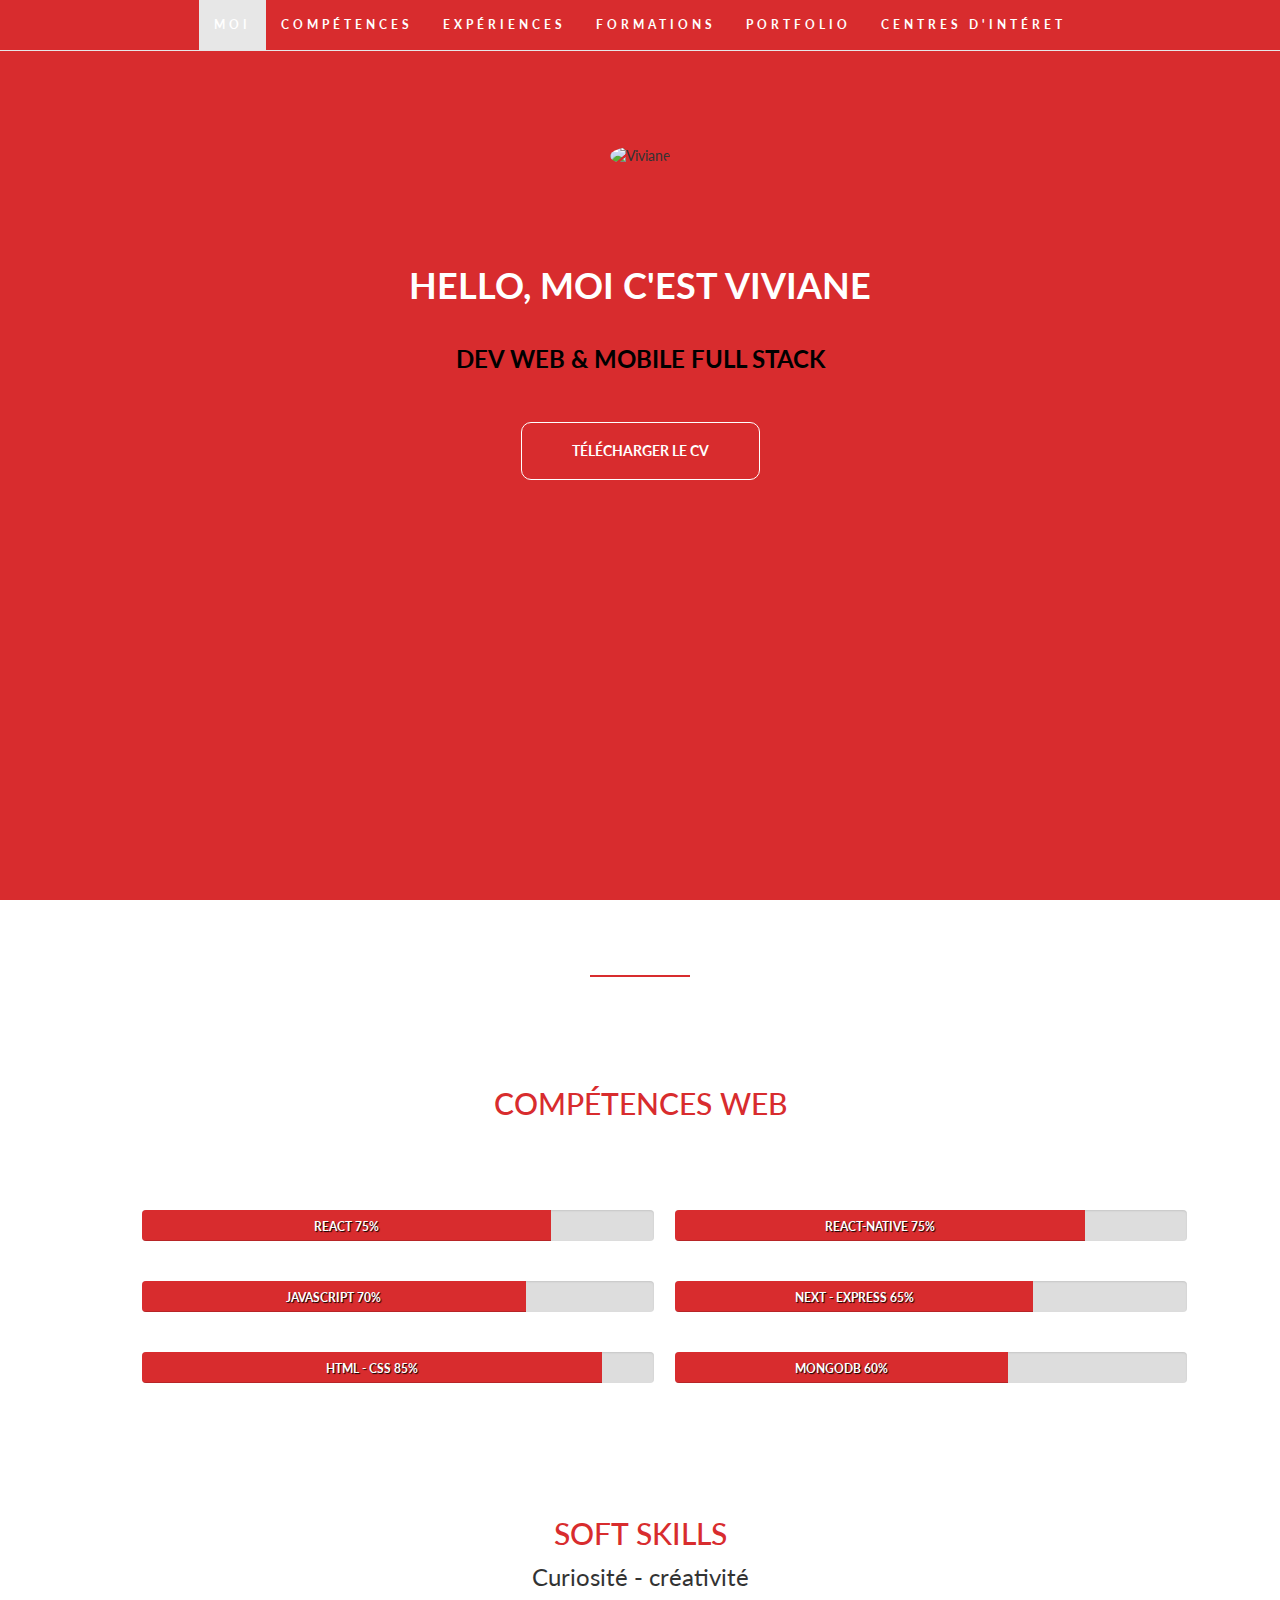
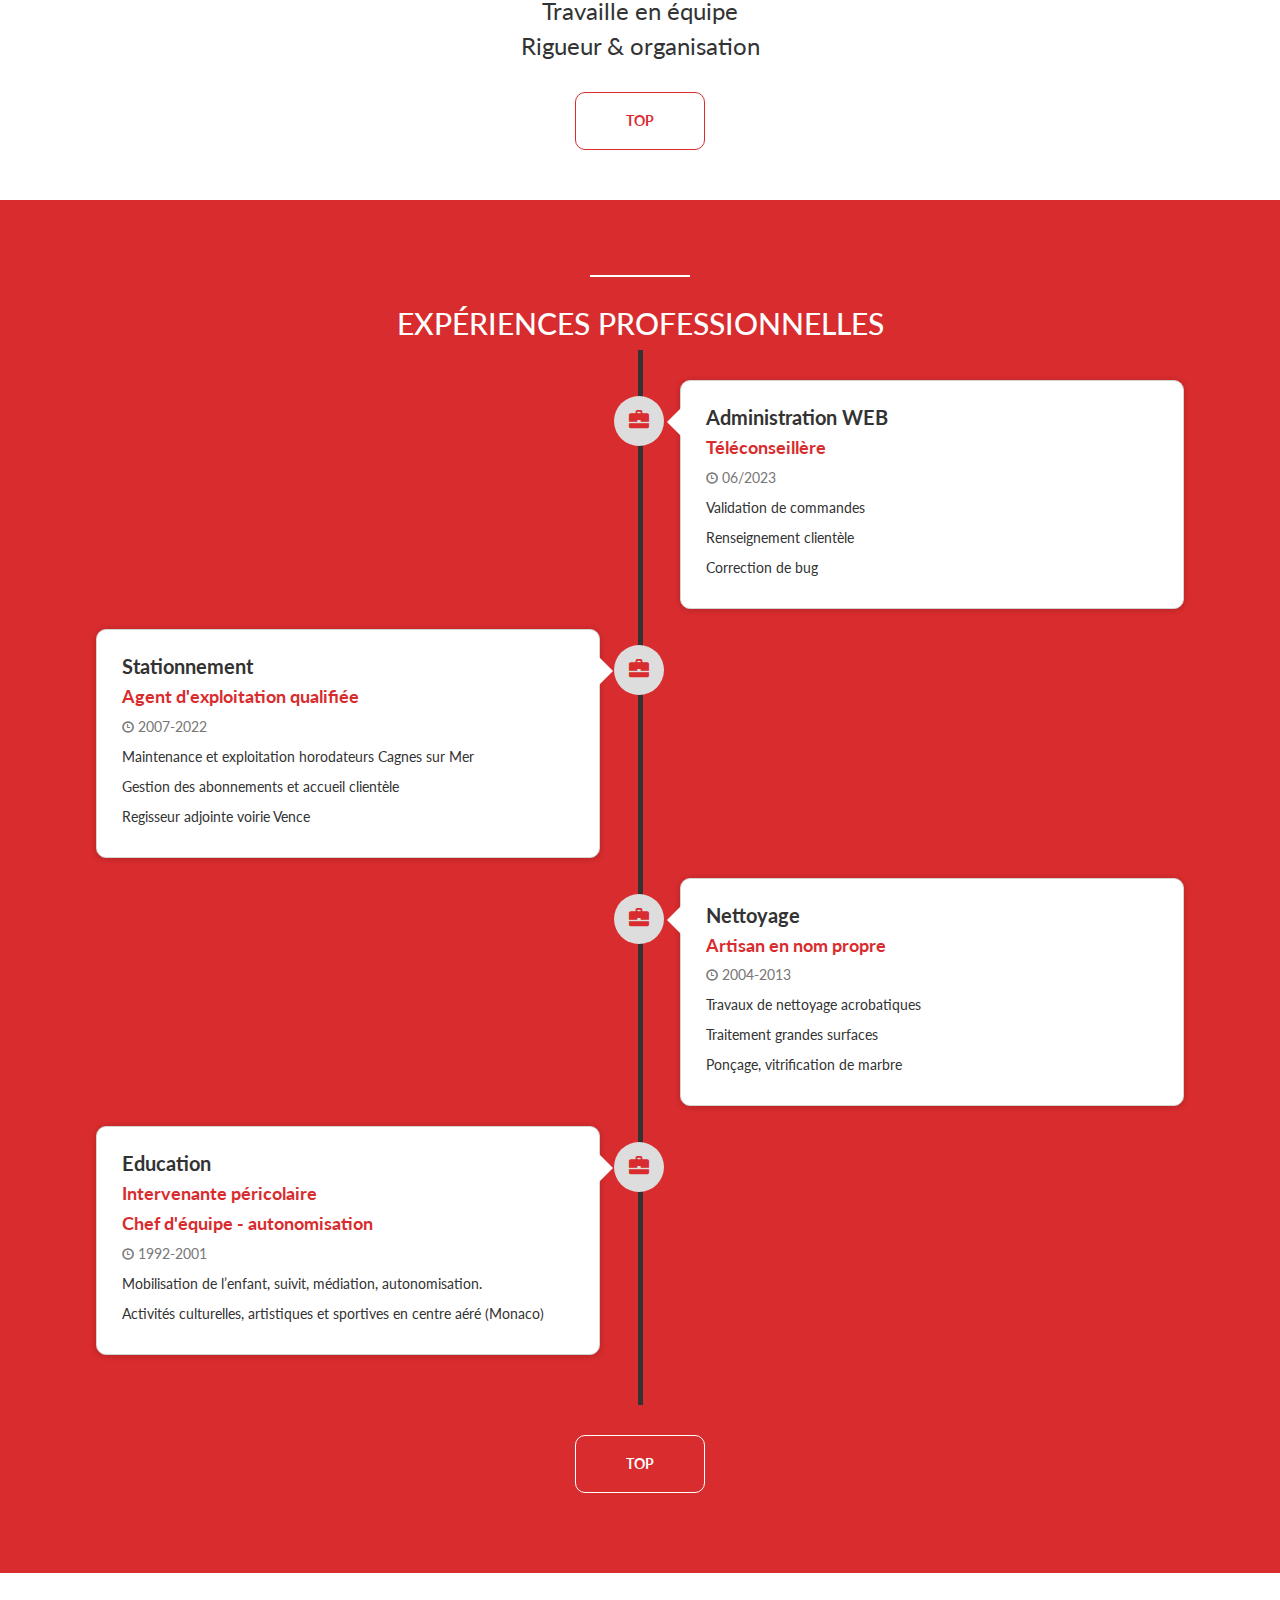
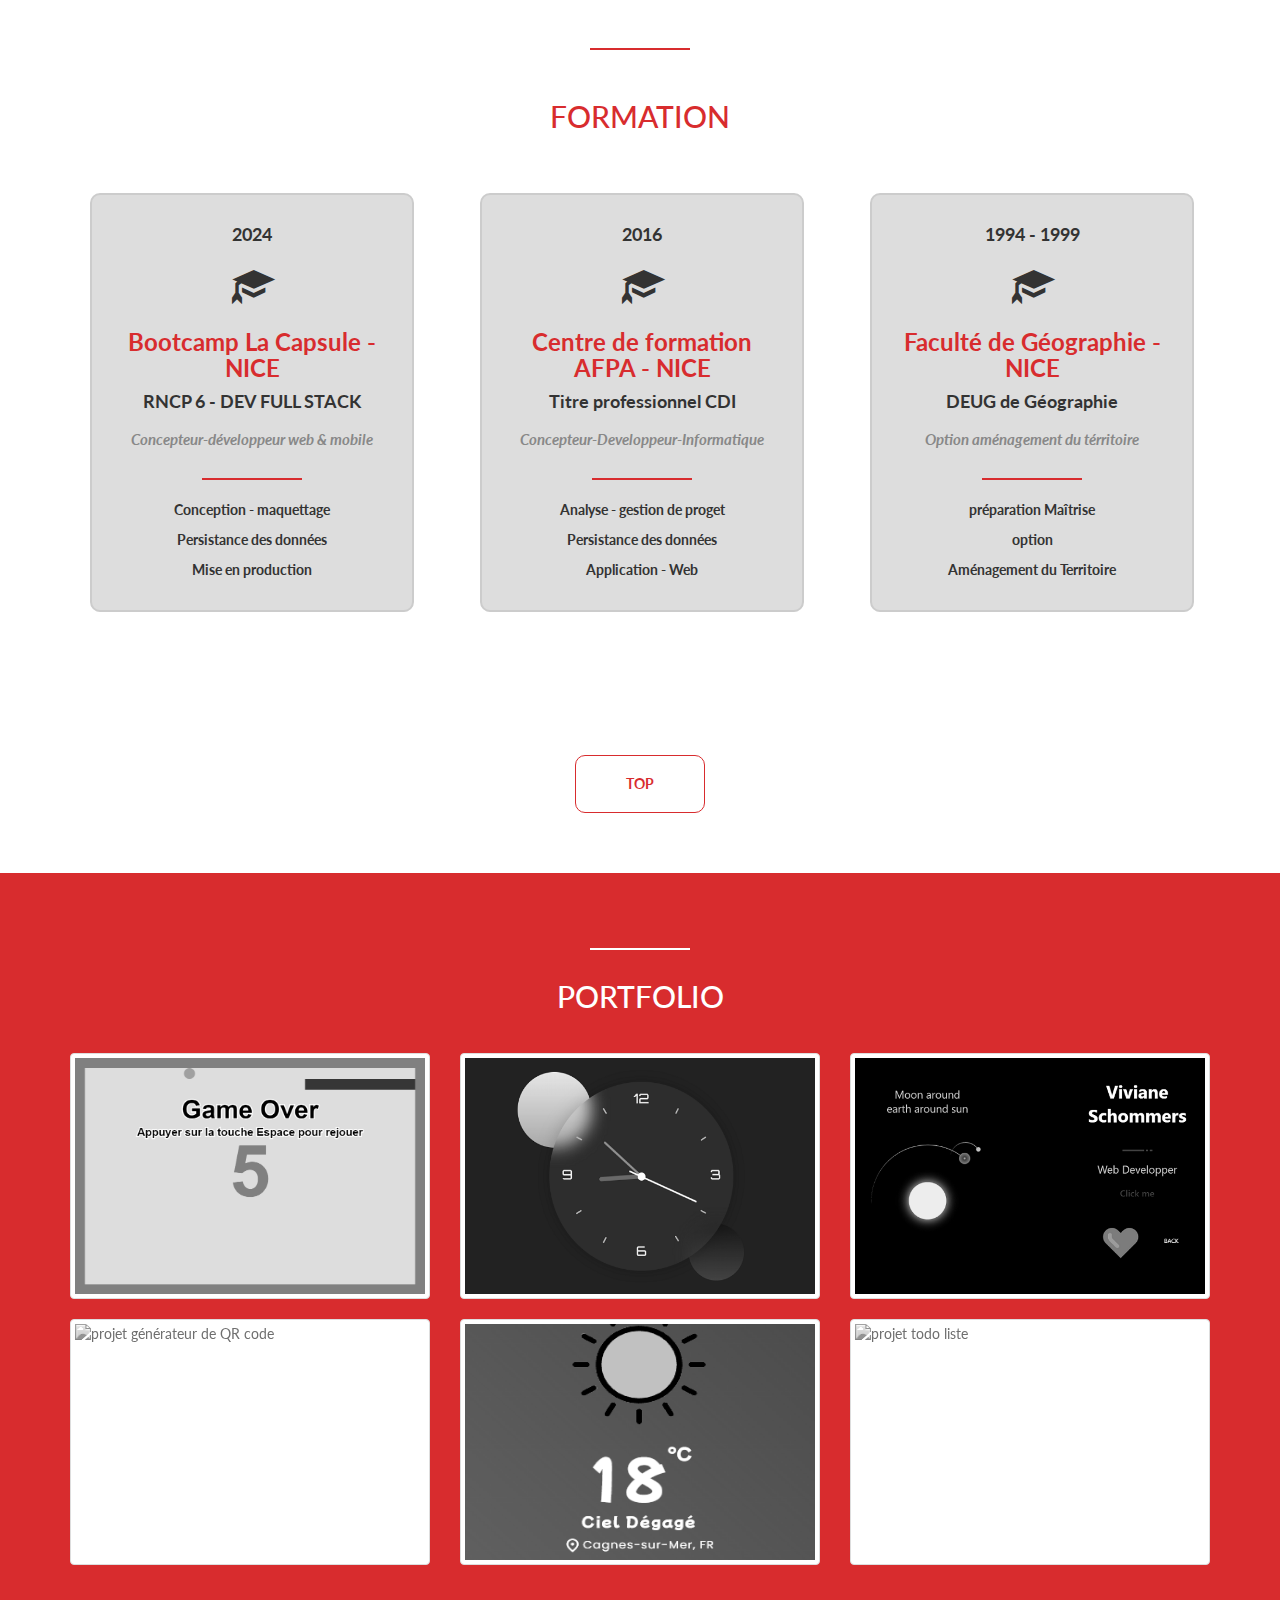
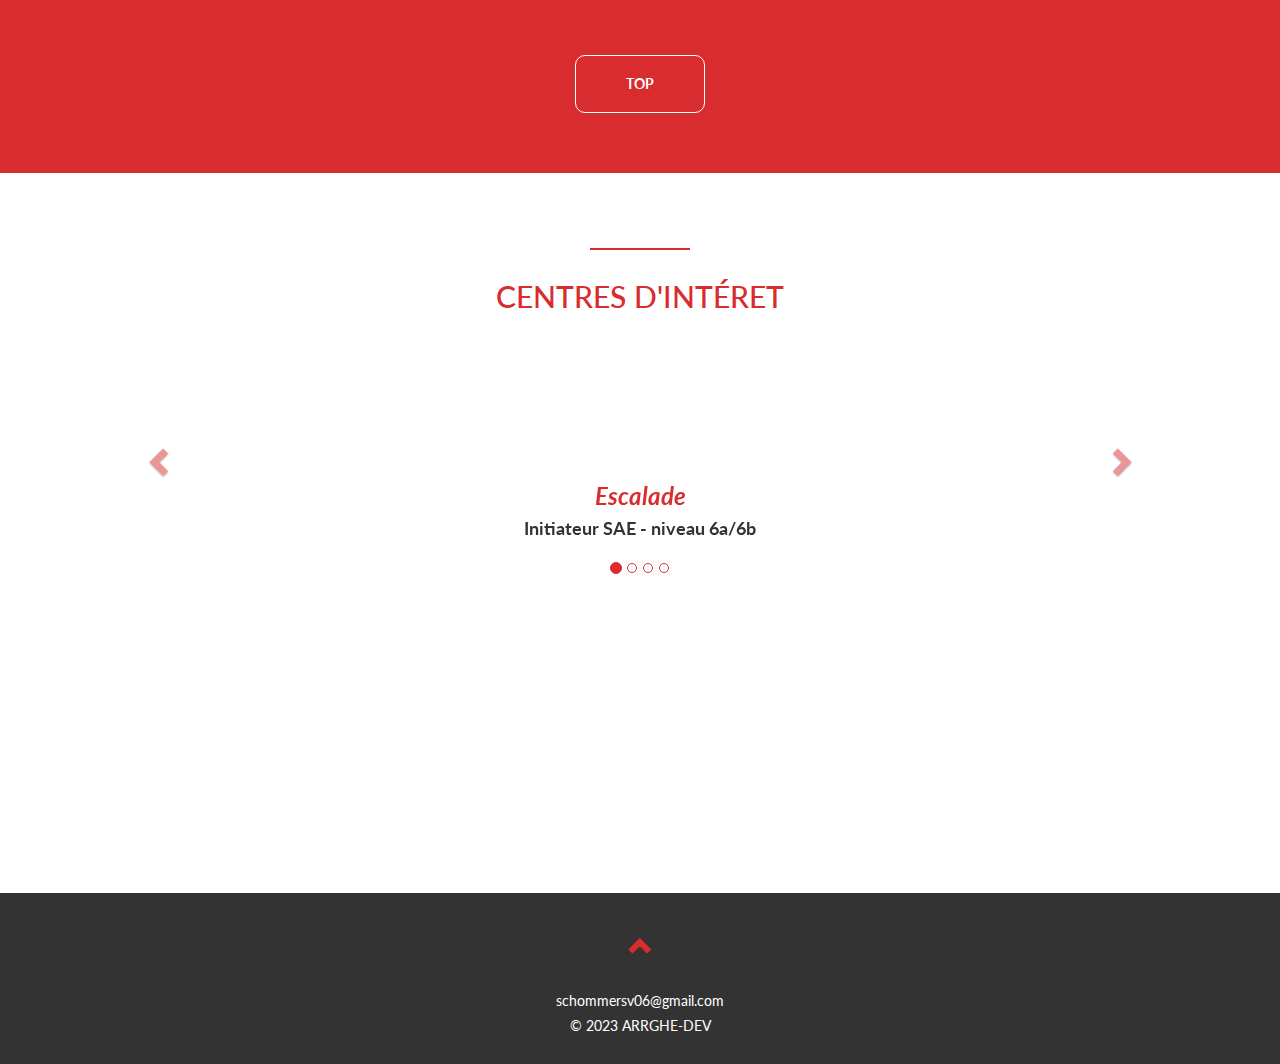
==== commit 982261ef: "ajout de boutons vers le top et update du css" ====
--- a/index.html
+++ b/index.html
@@ -59,8 +59,8 @@
 		</div>
 		<div class="heading">
 			<h1>Hello, moi c'est Viviane</h1>
-			<h3>Dev web autodidacte </h3>
-			<a href="docs/CV_Développeur-web.pdf" target="blank" class="button1">Télécharger le CV</a>
+			<h3>Dev web & mobile full stack </h3>
+			<a href="docs/CV-Developpeur-web-mobile.pdf" target="blank" class="button0">Télécharger le CV</a>
 		</div>
 	</section>
 
@@ -74,49 +74,58 @@
 		<div class="container">
 			<div class="row">
 				<!-- 1ère colonne -->
-				<div class="col-md-6">
-					<div class="progress">
-						<div class="progress-bar" role="progressbar" aria-valuenow="85" aria-valuemin="0" aria-valuemax="100"
+				<div class="col-md-5">
+					<div class="progress">
+						<div class="progress-bar" role="progressbar" aria-valuenow="80" aria-valuemin="0" aria-valuemax="100"
+							style="width:80%">
+							<h5>REACT 75%</h5>
+						</div>
+					</div>
+					<div class="progress">
+						<div class="progress-bar" role="progressbar" aria-valuenow="70" aria-valuemin="0" aria-valuemax="100"
 							style="width:75%">
-							<h5>REACT 75%</h5>
-						</div>
-					</div>
-					<div class="progress">
-						<div class="progress-bar" role="progressbar" aria-valuenow="60" aria-valuemin="0" aria-valuemax="100"
+							<h5>JAVASCRIPT 70%</h5>
+						</div>
+					</div>
+					<div class="progress">
+						<div class="progress-bar" role="progressbar" aria-valuenow="90" aria-valuemin="0" aria-valuemax="100"
+							style="width:90%">
+							<h5>HTML - CSS 85%</h5>
+						</div>
+					</div>
+				</div>
+
+				<!-- 2ème colonne -->
+				<div class="col-md-5">
+					<div class="progress">
+						<div class="progress-bar" role="progressbar" aria-valuenow="80" aria-valuemin="0" aria-valuemax="100"
+							style="width:80%">
+							<h5>REACT-NATIVE 75%</h5>
+						</div>
+					</div>
+					<div class="progress">
+						<div class="progress-bar" role="progressbar" aria-valuenow="70" aria-valuemin="0" aria-valuemax="100"
 							style="width:70%">
-							<h5>JAVASCRIPT - JQUERY 70%</h5>
-						</div>
-					</div>
-					<div class="progress">
-						<div class="progress-bar" role="progressbar" aria-valuenow="30" aria-valuemin="0" aria-valuemax="100"
-							style="width:85%">
-							<h5>HTML - CSS 85%</h5>
-						</div>
-					</div>
-				</div>
-
-				<!-- 2ème colonne -->
-				<div class="col-md-6">
-					<div class="progress">
-						<div class="progress-bar" role="progressbar" aria-valuenow="60" aria-valuemin="0" aria-valuemax="100"
-							style="width:75%">
-							<h5>REACT-NATIVE 75%</h5>
-						</div>
-					</div>
-					<div class="progress">
-						<div class="progress-bar" role="progressbar" aria-valuenow="70" aria-valuemin="0" aria-valuemax="100"
+							<h5>NEXT - EXPRESS 65%</h5>
+						</div>
+					</div>
+					<div class="progress">
+						<div class="progress-bar" role="progressbar" aria-valuenow="5" aria-valuemin="0" aria-valuemax="100"
 							style="width:65%">
-							<h5>NEXT - EXPRESS 65%</h5>
-						</div>
-					</div>
-					<div class="progress">
-						<div class="progress-bar" role="progressbar" aria-valuenow="5" aria-valuemin="0" aria-valuemax="100"
-							style="width:60%">
 							<h5>MONGODB 60%</h5>
 						</div>
 					</div>
 				</div>
 			</div>
+		</div>
+		<div class="soft">
+			<h2>Soft Skills</h2>
+			<span>Curiosité - créativité</span>
+			<span>Travaille en équipe</span>
+			<span>Rigueur & organisation</span>
+		</div>
+		<div class="btnBox">
+			<a href="#about" target="blank" class="button2">TOP</a>
 		</div>
 	</section>
 
@@ -199,18 +208,37 @@
 				</li>
 			</ul>
 		</div>
+		<div class="btnBox">
+			<a href="#about" target="blank" class="button1">TOP</a>
+		</div>
 	</section>
 
 	<!--- section formation  ------------------------------------------------------->
 
 	<section id="education">
+		<div class="red-divider"></div><!--petite ligne rouge-->
 		<div class="container">
 			<div class="heading">
 				<h2>Formation</h2>
 			</div>
 			<div class="row">
+				<!-- bloc LaCapsule -->
+				<div class="col-sm-4">
+					<div class="education-bloc">
+						<h4>2024</h4>
+						<span class="glyphicon glyphicon-education"></span>
+						<h3>Bootcamp La Capsule - NICE</h3>
+						<h4>RNCP 6 - DEV FULL STACK <br />
+							<h5><i>Concepteur-développeur web & mobile</i></h5>
+						</h4>
+						<div class="red-divider"></div>
+						<p>Conception - maquettage</p>
+						<p>Persistance des données</p>
+						<p>Mise en production</p>
+					</div>
+				</div>
 				<!-- bloc afpa -->
-				<div class="col-sm-6">
+				<div class="col-sm-4">
 					<div class="education-bloc">
 						<h4>2016</h4>
 						<span class="glyphicon glyphicon-education"></span>
@@ -225,19 +253,24 @@
 					</div>
 				</div>
 				<!-- bloc fac -->
-				<div class="col-sm-6">
+				<div class="col-sm-4">
 					<div class="education-bloc">
 						<h4>1994 - 1999</h4>
 						<span class="glyphicon glyphicon-education"></span>
 						<h3>Faculté de Géographie - NICE</h3>
-						<h4>DEUG de Géographie</h4>
+						<h4>DEUG de Géographie <br />
+							<h5><i>Option aménagement du térritoire</i></h5>
+						</h4>
 						<div class="red-divider"></div>
-						<p>préparation Maîtrise<br />-</p>
+						<p>préparation Maîtrise</p>
 						<p>option</p>
 						<p>Aménagement du Territoire</p>
 					</div>
 				</div>
 			</div>
+		</div>
+		<div class="btnBox">
+			<a href="#about" target="blank" class="button2">TOP</a>
 		</div>
 	</section>
 
@@ -252,35 +285,40 @@
 				<h2>Portfolio</h2>
 			</div>
 
-			<div class="row"> <!--première ligne-->
-				<div class="col-sm-4"><!--colonne 1-->
-					<a class="thumbnail" href="./projects/snakeGame/snake.html" target="blank">
-						<img src="image/snakeGame.png" alt="snake game image"></a>
-				</div>
-				<div class="col-sm-4"><!--colonne 2-->
-					<a class="thumbnail" href="./projects/analogClock/clock.html" target="blank">
-						<img src="image/analogClock.png" alt="clock project image"></a>
-				</div>
-				<div class="col-sm-4"><!--colonne 3-->
-					<a class="thumbnail" href="./projects/earthAndHart/index.html" target="blank">
-						<img src="image/earth.png" alt="projet de la terre qui tourne autours du soleil"></a>
-				</div>
-			</div>
-
-			<div class="row"><!--deuxième ligne-->
-				<div class="col-sm-4"><!--colonne 1-->
-					<a class="thumbnail" href="./projects/QRCode-generator/QRCode.html" target="blank">
-						<img src="image/QRCode.PNG" alt="projet générateur de QR code"></a>
-				</div>
-				<div class="col-sm-4"><!--colonne 2-->
-					<a class="thumbnail" href="./projects/firstWeatherApp/weatherApp.html" target="blank">
-						<img src="image/weatherApp.png" alt="projet application météo"></a>
-				</div>
-				<div class="col-sm-4"><!--colonne 1-->
-					<a class="thumbnail" href="./projects/todoList/todo.html" target="blank">
-						<img src="image/todo.PNG" alt="projet todo liste"></a>
-				</div>
-			</div>
+			<div class="boxFolio">
+				<div class="row"> <!--première ligne-->
+					<div class="col-sm-4"><!--colonne 1-->
+						<a class="thumbnail" href="./projects/snakeGame/snake.html" target="blank">
+							<img src="image/snakeGame.png" alt="snake game image"></a>
+					</div>
+					<div class="col-sm-4"><!--colonne 2-->
+						<a class="thumbnail" href="./projects/analogClock/clock.html" target="blank">
+							<img src="image/analogClock.png" alt="clock project image"></a>
+					</div>
+					<div class="col-sm-4"><!--colonne 3-->
+						<a class="thumbnail" href="./projects/earthAndHart/index.html" target="blank">
+							<img src="image/earth.png" alt="projet de la terre qui tourne autours du soleil"></a>
+					</div>
+				</div>
+
+				<div class="row"><!--deuxième ligne-->
+					<div class="col-sm-4"><!--colonne 1-->
+						<a class="thumbnail" href="./projects/QRCode-generator/QRCode.html" target="blank">
+							<img src="image/QRCode.PNG" alt="projet générateur de QR code"></a>
+					</div>
+					<div class="col-sm-4"><!--colonne 2-->
+						<a class="thumbnail" href="./projects/firstWeatherApp/weatherApp.html" target="blank">
+							<img src="image/weatherApp.png" alt="projet application météo"></a>
+					</div>
+					<div class="col-sm-4"><!--colonne 1-->
+						<a class="thumbnail" href="./projects/todoList/todo.html" target="blank">
+							<img src="image/todo.PNG" alt="projet todo liste"></a>
+					</div>
+				</div>
+			</div>
+		</div>
+		<div class="btnBox">
+			<a href="#about" target="blank" class="button1">TOP</a>
 		</div>
 	</section>
 
@@ -326,7 +364,7 @@
 			</div>
 		</div>
 	</section>
-
+	
 	<!--- section centres d'interet  ---------------------------------------------->
 
 	<footer class="text-center">
--- a/css/style.css
+++ b/css/style.css
@@ -1,352 +1,474 @@
-/* GENERAL */
-
-body{
-    font-family: 'Lato', sans-serif;
-}
-h1,h1,h3,h4,h5,h6{
-    font-weight: bold;
-}
-img{
-    max-width: 100%;
-    height: auto;
-}
-section{
-    padding: 45px 0 80px 0;
-}
-section .heading{
-    text-align: center;
-    padding-bottom: 40px;
-}
-section .heading{
-    text-transform: uppercase;
-}
-.red-divider{
-    width: 100px;
-    height: 2px;
-    background: #d82c2e;
-    margin: 0 auto;
-}
-.white-divider{
-    width: 100px;
-    height: 2px;
-    background: #fff;
-    margin: 0 auto;
-}
-ul, li{
-    list-style: none;
-}
-
-
-/* MENU */
-
-.navbar{
-    background: #d82c2e;
-    font-size: 12px;
-    letter-spacing: 4px;
-    text-transform: uppercase;
-    font-weight: bold;
-}
- .navbar .navbar-nav{
-   display: inline-block;
-    float: none;
-    vertical-align: top;
-}
-.navbar .navbar-collapse{
-    text-align: center;
-}
-.navbar li a{
-    color: #fff !important;/*!important => donne la priorité au css*/
-}
-.navbar-nav li a:hover, .navbar-nav li:active a{
-    color: #d82c2e !important;
-    background-color: #fff !important;
-}
-.navbar-defalt .navbar-toggle{
-    border-style: none;
-}
-.icon-bar{
-    background-color: #fff;
-}
-
-
-/* ABOUT */
-
-#about{
-    margin-top: 100px;
-    background: #d82c2e;
-}
-.profile-picture{
-    text-align: center;
-    margin: 0 auto;
-    float: none;
-}
-#about .heading h1{
-    color: #fff;
-    text-transform: uppercase;
-}
-#about .heading h3{
-    color: #000;
-}
-.heading a {
-    text-decoration: none;
-    color: #ffffff;
-}
-.button1{
-    font-weight: bold;
-    text-transform: uppercase;
-    color: #fff;
-    border: 1px solid white;
-    display: inline-block;
-    margin-top: 20px;
-    padding: 18px 50px;
-    border-radius: 3px;
-    transition: all 0.3s ease-in 0s;
-}
-.button1:hover{
-    background: #fff;
-    color: #d82c2e;
-    text-decoration: none;
-}
-
-/* SKILLS - COMPETENCES */
-
-#skills{
-    background: #fff;
-}
-#skills .heading h2{
-    color: #d82c2e;
-}
-#skills .progress{
-    height: 100%;
-    margin: 30px 20px;
-    background: #ddd;
-}
-#skills .progress-bar{
-    background: #d82c2e;
-}
-#skills .progress h5{
-    text-shadow: 1px 1px 1px #000;
-}
-
-/* EXPERIENCE */
-
-#experience{
-    background: #d82c2e;
-}
-#experience .heading h2{
-color: #fff;
-}
-.timeline{
-    padding: 30px 10px;
-    position: relative;
-}
-
-/* ligne du milieu */
-.timeline:before{
-    position: absolute;
-    width: 5px;
-    background: #333;
-    top: 0;
-    bottom: 0;
-    left: 50%;
-    margin-left: -2.5px;
-    content: " ";
-    /*height: 100%;*/
-}
-.timeline > li{
-    margin-bottom: 20px;
-    position: relative;
-}
-
-/* ??? */
-.timeline > li:after{
-    clear: both;
-}
-
-/* ??? */
-.timeline > li:before, .timeline > li:after{
-    content: " ";
-    display: table;
-}
-
-/* mise en forme du glyphicon */
-.timeline li .timeline-badge{
-    color: #d82c2e;
-    width: 50px;
-    line-height: 50px;
-    font-size: 20px;
-    text-align: center;
-    position: absolute;
-    top: 16px;
-    left: 50%;
-    margin-left: -26px;
-    background-color: #ddd;
-    border-radius: 50%;
-}
-
-/* taille des panels */
-.timeline-panel-container{
-    width: 50%;
-    float: left;
-}
-.timeline-panel-container-inverted{
-    width: 50%;
-    float: right;
-}
-
-/* mise en forme des panels */
-.timeline-panel{
-    width: 90%;
-    float: right;
-    margin-right: 40px;
-    border: 1px solid #d4d4d4;
-    border-radius: 10px;
-    padding: 20px 25px;
-    position: relative;
-    box-shadow: 0 1px 6px rgba(0,0,0,0.175);
-    background: #fff;
-}
-
-/* passage du panel à droite de la ligne */
-.timeline-panel-container-inverted .timeline-panel{
-    float: left;
-    margin-left: 40px;
-}
-
-/* triangle côté droit */
-.timeline-panel:after{
-    position: absolute;
-    top: 27px;
-    right: -14px;
-    display: inline-block;
-    border-top: 14px solid transparent;
-    border-left: 14px solid #fff;
-    border-right: 0 solid #fff;
-    border-bottom: 14px solid transparent;
-    content: " ";
-}   
-
-/* triangle côté gauche */
-.timeline-panel-container-inverted .timeline-panel:after{
-    border-left-width: 0;
-    border-right-width: 14px;
-    left: -14px;
-    right: auto;
-}
-.timeline-heading h3{
-    margin-top: 5px;
-    font-size: 20px; 
-}
-.timeline-heading h4{
-    color: #d82c2e;
-}
-
-/* EDUCATION */
-    
-#education{
-    background: #fff;
-}
-#education .heading h2{
-    color: #d82c2e;
-}
- .education-bloc{
-     width: 80%;
-     margin: 0 auto;
-     text-align: center;
-     padding: 30px;
-     background: #ddd;
-     border-radius: 10px;
-     border: 2px solid #ccc;
-     margin-bottom: 20px;
- }
- .education-bloc h5{
-     color: #888;
-     font-size: 15px;
-     margin-bottom: 15px;
- } 
- .education-bloc .glyphicon{
-     font-size: 40px;
- }
- .education-bloc h3{
-     color: #d82c2e;
- }   
- .education-bloc h4{
-    margin-bottom: 20px;
- }
-.education-bloc p{
-    font-weight: bold;
-}
-.education-bloc .red-divider{
-    margin-bottom: 20px;
-}
-
-
-/* PORTFOLIO */
-
-#portfolio{
-    background: #d82c2e;
-}
-#portfolio .heading h2{
-    color: #fff;
-}
-#portfolio .thumbnail img{
-    width: 100%;
-    height: 100%;
-    filter: grayscale(100%);
-    -webkit-filter: grayscale(100%);
-}
-#portfolio .thumbnail img:hover{
-    filter: none;
-    -webkit-filter: none;
-}
-
-
-/* CENTRE D'INTERET */
-#loisirs{
-    background: #fff;
-}
-#loisirs .heading{
-    color: #d82c2e;
-}
-.carousel-control.left, .carousel-control.right{
-    background-image: none;
-    color: #d82c2e;
-}
-.carousel-indicators{
-    bottom: 0px;
-}
-.carousel-indicators li{
-    border-color: #d82c2e;
-}
-.carousel-indicators li.active{
-    background-color: #d82c2e;
-}
-#myCarousel .item{
-    padding: 40px 30px;
-}
-#myCarousel .item h3{
-    color: #d82c2e;
-    font-style: italic;
-}
-
-
-/* FOOTER */
-
-footer{
-    background: #333;
-    padding: 20px 0 40px;
-}
-footer .glyphicon{
-    font-size: 25px;
-    margin: 20px;
-    color: #d82c2e;
-    height: 30px;
-}
-footer .glyphicon:hover{
-    font-size: 27px;
-}
-footer h5{
-    color: #fff;
-    font-weight: normal;
-}
-
+/* GENERAL */
+
+body{
+    font-family: 'Lato', sans-serif;
+    /* width: 100vh; */
+}
+h1,h1,h3,h4,h5,h6{
+    font-weight: bold;
+}
+img{
+    max-width: 100%;
+    height: auto;
+}
+section{
+    /* width: 100%; */
+    padding: 45px 0 80px 0;
+}
+section .heading{
+    text-align: center;
+    /* padding-bottom: 40px; */
+}
+section .heading{
+    text-transform: uppercase;
+}
+/* ! Ajouter une animation */
+.red-divider{
+    width: 100px;
+    height: 2px;
+    background: #d82c2e;
+    margin: 30px auto;
+}
+.white-divider{
+    width: 100px;
+    height: 2px;
+    background: #fff;
+    margin: 30px auto;
+}
+ul, li{
+    list-style: none;
+}
+.button1, .button0{
+    font-weight: bold;
+    text-transform: uppercase;
+    color: #fff;
+    border: 1px solid white;
+    display: inline-block;
+    margin-top: 20px;
+    padding: 18px 50px;
+    border-radius: 10px;
+    transition: all 0.3s ease-in 0s;
+}
+.button1:hover{
+    background: #fff;
+    color: #d82c2e;
+    text-decoration: none;
+}
+.button2{
+    font-weight: bold;
+    text-transform: uppercase;
+    color: #d82c2e;
+    border: 1px solid #d82c2e;
+    padding: 18px 50px;
+    border-radius: 10px;
+    display: inline-block;
+    margin-top: 20px;
+    transition: all 0.3s ease-in 0s;
+}
+.button2:hover{
+    background: #d82c2e;
+    color: #fff;
+    text-decoration: none;
+}
+
+/* MENU */
+
+.navbar{
+    max-width: 100vw;
+    background: #d82c2e;
+    font-size: 12px;
+    letter-spacing: 4px;
+    text-transform: uppercase;
+    font-weight: bold;
+    margin: 0;
+}
+.navbar .container {
+    width: 100vw;
+}
+ .navbar .navbar-nav{
+   display: inline-block;
+    float: none;
+    vertical-align: top;
+}
+.navbar .navbar-collapse{
+    text-align: center;
+}
+.navbar li a{
+    color: #fff !important;/*!important => donne la priorité au css*/
+}
+.navbar-nav li a:hover, .navbar-nav li:active a{
+    color: #d82c2e !important;
+    background-color: #fff !important;
+}
+.navbar-defalt .navbar-toggle{
+    border-style: none;
+}
+.icon-bar{
+    background-color: #fff;
+}
+
+
+/* ABOUT */
+
+#about{
+    width: 100vw;
+    min-height: 100vh;
+    background: #d82c2e;
+}
+.profile-picture{
+    text-align: center;
+    margin: 100px auto;
+    float: none;
+}
+#about .heading {
+    height: 50%;
+}
+#about .heading h1{
+    color: #fff;
+    text-transform: uppercase;
+}
+#about .heading h3{
+    color: #000;
+    padding: 20px 0;
+}
+.heading a {
+    text-decoration: none;
+    color: #ffffff;
+}
+#about .button1 {
+    margin-top: 100px;
+}
+
+
+/* SKILLS - COMPETENCES */
+
+#skills{
+    width: 100vw;
+    height: 100vh;
+    background: #fff;
+    display: flex;
+    flex-direction: column;
+    /* justify-content: space-around; */
+    position: relative;
+}
+#skills .heading h2{
+    color: #d82c2e;
+    margin: 80px 0 40px 0;
+}
+#skills .container {
+    /* margin: 30px 0; */
+    /* background-color: #236589; */
+    width: 100vw;
+    height: 40vh;
+    display: flex;
+    flex-direction: row;
+    justify-content: center;
+    align-items: center;
+}
+#skills .row {
+    width: 100vw;
+    display: flex;
+    flex-direction: row;
+}
+#skills .progress{
+    display: flex;
+    align-items: center;
+    width: 40vw;
+    height: 12%;
+    margin: 40px 20px;
+    background: #ddd;
+}
+#skills h5 {
+    font-size: 1.2rem;
+}
+#skills .progress-bar{
+    background: #d82c2e;
+}
+#skills .progress h5{
+    text-shadow: 1px 1px 1px #000;
+}
+.btnBox{
+    display: flex;
+    justify-content: center;
+}
+#skills .button2 {
+    position: absolute;
+    bottom: 50px;
+}
+.soft {
+    /* background-color: #aaa; */
+    /* width: 90vw; */
+    height: 40vh;
+    display: flex;
+    flex-direction: column;
+    justify-content: center;
+    align-items: center;
+}
+.soft h2 {
+    text-transform: uppercase;
+    color: #d82c2e;
+    margin-bottom: 10px;
+}
+.soft span {
+    font-size: 2.4rem;
+}
+
+
+/* EXPERIENCE */
+
+#experience{
+    width: 100vw;
+    min-height: 100vh;
+    background: #d82c2e;
+}
+#experience .heading h2{
+color: #fff;
+}
+.timeline{
+    padding: 30px 10px;
+    position: relative;
+}
+
+/* ligne du milieu */
+.timeline:before{
+    position: absolute;
+    width: 5px;
+    background: #333;
+    top: 0;
+    bottom: 0;
+    left: 50%;
+    margin-left: -2.5px;
+    content: " ";
+    /*height: 100%;*/
+}
+.timeline > li{
+    margin-bottom: 20px;
+    position: relative;
+}
+
+.timeline > li:after{
+    clear: both;
+}
+
+.timeline > li:before, .timeline > li:after{
+    content: " ";
+    display: table;
+}
+
+/* mise en forme du glyphicon */
+.timeline li .timeline-badge{
+    color: #d82c2e;
+    width: 50px;
+    line-height: 50px;
+    font-size: 20px;
+    text-align: center;
+    position: absolute;
+    top: 16px;
+    left: 50%;
+    margin-left: -26px;
+    background-color: #ddd;
+    border-radius: 50%;
+}
+
+/* taille des panels */
+.timeline-panel-container{
+    width: 50%;
+    float: left;
+}
+.timeline-panel-container-inverted{
+    width: 50%;
+    float: right;
+}
+
+/* mise en forme des panels */
+.timeline-panel{
+    width: 90%;
+    float: right;
+    margin-right: 40px;
+    border: 1px solid #d4d4d4;
+    border-radius: 10px;
+    padding: 20px 25px;
+    position: relative;
+    box-shadow: 0 1px 6px rgba(0,0,0,0.175);
+    background: #fff;
+}
+
+/* passage du panel à droite de la ligne */
+.timeline-panel-container-inverted .timeline-panel{
+    float: left;
+    margin-left: 40px;
+}
+
+/* triangle côté droit */
+.timeline-panel:after{
+    position: absolute;
+    top: 27px;
+    right: -14px;
+    display: inline-block;
+    border-top: 14px solid transparent;
+    border-left: 14px solid #fff;
+    border-right: 0 solid #fff;
+    border-bottom: 14px solid transparent;
+    content: " ";
+}   
+
+/* triangle côté gauche */
+.timeline-panel-container-inverted .timeline-panel:after{
+    border-left-width: 0;
+    border-right-width: 14px;
+    left: -14px;
+    right: auto;
+}
+.timeline-heading h3{
+    margin-top: 5px;
+    font-size: 20px; 
+}
+.timeline-heading h4{
+    color: #d82c2e;
+}
+
+/* FORMATION */
+    
+#education{
+    width: 100vw;
+    min-height: 100vh;
+    position: relative;
+    background: #fff;
+    display: flex;
+    flex-direction: column;
+    align-items: center;
+}
+#education .heading h2{
+    color: #d82c2e;
+    padding-bottom: 50px;
+}
+.row {
+    /* width: 100%; */
+    display: flex;
+    flex-direction: row;
+    flex-wrap: wrap;
+    justify-content: center;
+}
+ .education-bloc{
+     width: 90%;
+     margin: 0 20px;
+     text-align: center;
+     padding: 20px;
+     background: #ddd;
+     border-radius: 10px;
+     border: 2px solid #ccc;
+     margin-bottom: 20px;
+ }
+ .education-bloc h5{
+     color: #888;
+     font-size: 15px;
+     margin-bottom: 15px;
+ } 
+ .education-bloc .glyphicon{
+     font-size: 40px;
+ }
+ .education-bloc h3{
+     color: #d82c2e;
+ }   
+ .education-bloc h4{
+    margin-bottom: 20px;
+ }
+.education-bloc p{
+    font-weight: bold;
+}
+.education-bloc .red-divider{
+    margin-bottom: 20px;
+}
+#education .btnBox {
+    position: absolute;
+    margin-bottom: 60px;
+}
+
+/* PORTFOLIO */
+
+#portfolio{
+    width: 100vw;
+    min-height: 100vh;
+    position: relative;
+    background: #d82c2e;
+    padding-bottom: 0;
+}
+#portfolio .heading {
+    padding-bottom: 30px;
+}
+#portfolio .heading h2{
+    color: #fff;
+}
+.boxFolio {
+    margin-bottom: 50px;
+}
+#portfolio .thumbnail img{
+    width: 100%;
+    height: 236px;
+    filter: grayscale(100%);
+    -webkit-filter: grayscale(100%);
+}
+#portfolio .thumbnail img:hover{
+    filter: none;
+    -webkit-filter: none;
+}
+#education .btnBox {
+    position: absolute;
+    bottom: 0px;
+}
+
+/* CENTRE D'INTERET */
+#loisirs{
+    height: 80vh;
+    width: 100vw;
+    background: #fff;
+}
+#loisirs .heading{
+    color: #d82c2e;
+}
+#myCarousel {
+    padding-top: 100px;
+}
+.carousel-control.left, .carousel-control.right{
+    background-image: none;
+    color: #d82c2e;
+}
+.carousel-indicators{
+    bottom: 0px;
+}
+.carousel-indicators li{
+    border-color: #d82c2e;
+}
+.carousel-indicators li.active{
+    background-color: #d82c2e;
+}
+#myCarousel .item{
+    padding: 40px 30px;
+}
+#myCarousel .item h3{
+    color: #d82c2e;
+    font-style: italic;
+}
+
+
+/* FOOTER */
+
+footer{
+    width: 100vw;
+    background: #333;
+    padding: 20px 0 20px;
+}
+footer .glyphicon{
+    font-size: 25px;
+    margin: 20px;
+    color: #d82c2e;
+    height: 30px;
+}
+footer .glyphicon:hover{
+    font-size: 27px;
+}
+footer h5{
+    color: #fff;
+    font-weight: normal;
+}
+
